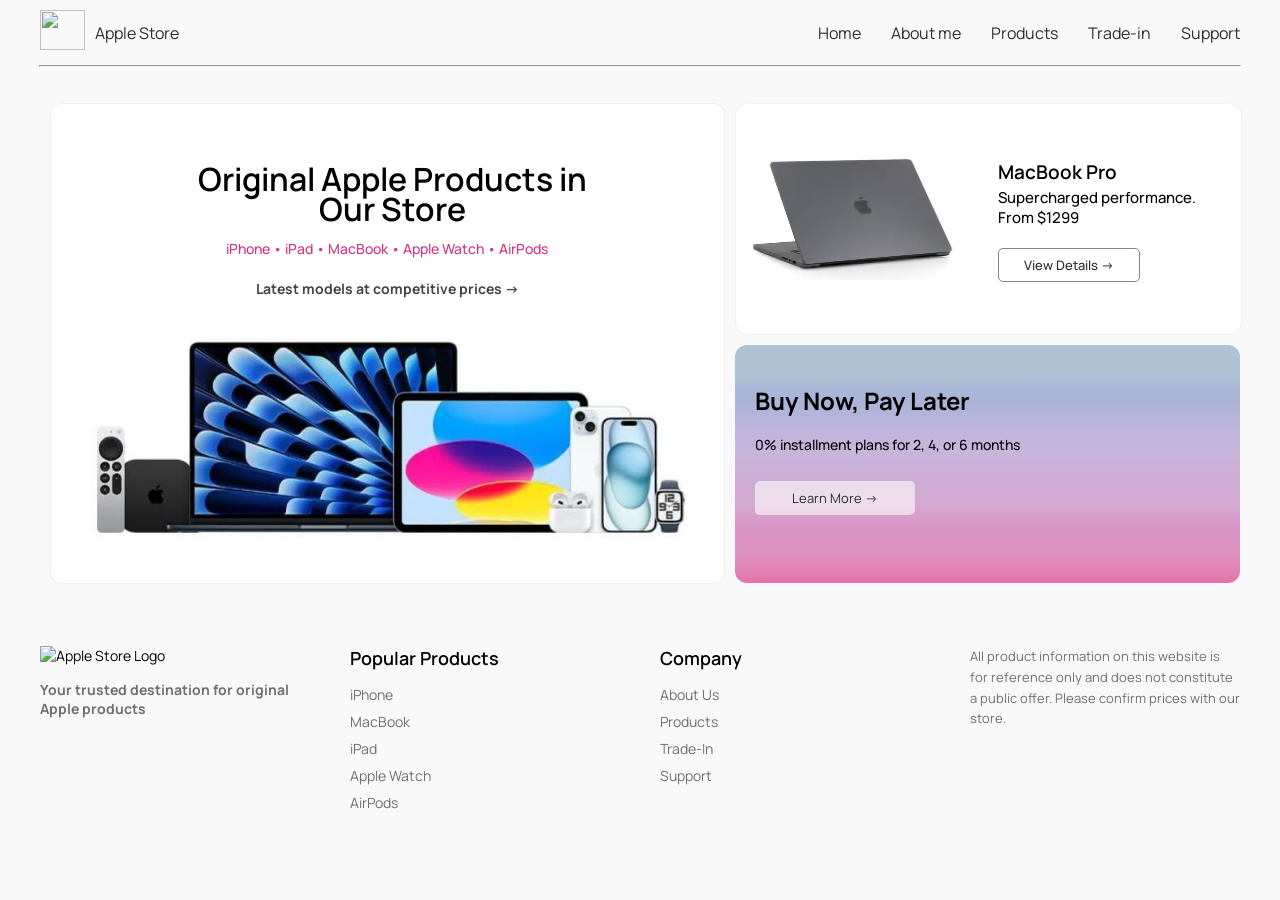
==== index.html @ dec6696a "Apple Store landing page redesign" ====
<!DOCTYPE html>
<html lang="en">

<head>
    <meta charset="UTF-8">
    <link rel="icon" href="./img/top-logo.png" type="image/x-icon">
    <meta name="viewport" content="width=device-width, initial-scale=1.0">
    <link rel="preconnect" href="https://fonts.googleapis.com">
    <link rel="preconnect" href="https://fonts.gstatic.com" crossorigin>
    <link href="https://fonts.googleapis.com/css2?family=Manrope:wght@200..800&display=swap" rel="stylesheet">
    <link rel="stylesheet" href="https://cdnjs.cloudflare.com/ajax/libs/font-awesome/4.7.0/css/font-awesome.min.css">
    <link rel="stylesheet" href="./main.css">
    <title>Apple Strore</title>


</head>

<body>
    <!-- ----------------------------------------------navbar------------------------------------ -->
    <nav class="navbar">
        <div class="container">
            <ul class="nav-list">
                <li class="nav-item">
                    <a href="#" class="nav-link"><img class="logo" src="./img/top-logo.png" alt=""></a>
                    <a href="#" class="nav-link">Apple Store</a>
                </li>
                <li class="nav-item">
                    <a href="/index.html" class="nav-link">Home</a>
                    <a href="/about.html" class="nav-link">About me</a>
                    <a href="/product.html" class="nav-link">Products</a>
                    <a href="/trade_in.html" class="nav-link">Trade-in</a>
                    <a href="/support.html" class="nav-link">Support</a>

                </li>
                <li class="nav-item">
                    <button class="nav-menu"><i class="fa fa-align-justify"></i></button>
                </li>
            </ul>
        </div>
        <hr class="top-hr">
    </nav>
    <br>
    <!-- ------------------------------------------header--------------------------------- -->
    <header class="header">
        <div class="container">
            <div class="header-box">
                <div class="header-left">
                    <h1 class="header-title">Original Apple Products in Our Store</h1>
                    <h5 class="header-subtitle">iPhone • iPad • MacBook • Apple Watch • AirPods</h5>
                    <h5 class="header-text">

                        <a class="header-text-link" href="./products.html"> Latest models at competitive prices →</a>
                    </h5>

                    <div class="header-left-box">
                        <img class="header-img" src="./img/bg.jpg" alt="">
                    </div>
                </div>
                <div class="header-right">
                    <!-- -----right-top--- -->
                    <div class="header-right-top">

                        <div class="hrt-right">
                            <img class="top-img" src="./img/mac.png" alt="">
                        </div>

                        <div class="hrt-left">
                            <h3 class="header-list-title">MacBook Pro</h3>
                            <p class="header-list-text">Supercharged performance. From $1299</p>

                            <a href="./product.html"><button class="htr-btn"> View Details →</button></a>
                        </div>


                    </div>
                    <!-- -----right-top--- -->
                    <div class="header-right-bottom">
                        <div class="header-right-left">
                            <h2 class="header-right-left-title">Buy Now, Pay Later</h2>
                            <p class="header-right-left-text">0% installment plans for 2, 4, or 6 months</p>
                            <a class="hrl-btn" href="./product.html"> <button class="header-right-left-btn">Learn More
                                    →</button></a>
                        </div>
                        <div class="header-right-right">
                            <img class="right-img" src="./img/iphone-one.svg" alt="">
                        </div>
                    </div>
                </div>

            </div>
        </div>
    </header>
    <br>
    <br>
    <!-- <main>
       
        <br>
        <br>

        <section class="service">
            <div class="container">
                <h2 class="service-title">Другие модели iPhone</h2>
                <swiper-container class="mySwiper" loop="true" pagination="true" pagination-clickable="true">
                    <swiper-slide><img class="slider-img" src="./img/iphone-three.svg" alt="">
                        <h5 class="slider-title">iPhone 15</h5>
                    </swiper-slide>
                    <swiper-slide><img class="slider-img" src="./img/iphone-slider2.svg" alt="">
                        <h5 class="slider-title">iPhone 11</h5>
                    </swiper-slide>
                    <swiper-slide><img class="slider-img" src="./img/iphone-slider3.svg" alt="">
                        <h5 class="slider-title">iPhone X</h5>
                    </swiper-slide>
                    <swiper-slide><img class="slider-img" src="./img/iphone-slider4.svg" alt="">
                        <h5 class="slider-title">iPhone 8</h5>
                    </swiper-slide>
                    <swiper-slide><img class="slider-img" src="./img/iphone-slider5.svg" alt="">
                        <h5 class="slider-title">iPhone SE</h5>
                    </swiper-slide>
                    <swiper-slide><img class="slider-img" src="./img/iphone-21.svg" alt="">
                        <h5 class="slider-title">iPhone 14</h5>
                    </swiper-slide>
                </swiper-container>



            </div>

        </section>
        <br>
        <br>
        <section class="articles">
            <div class="container">
                <h2 class="articles-title">Статьи на iPhone Bor</h2>
                <ul class="articles-list">
                    <li class="articles-item">
                        <img class="articles-img" src="./img/articles1.svg" alt="">
                        <h4 class="articles-subtitle">Как сделать красивые фотографии на iPhone</h4>
                        <p class="articles-text">Советы и рекомендации по фотосъемке на iPhone, которые помогут вам
                            делать stunning фото</p>
                    </li>
                    <li class="articles-item">
                        <img class="articles-img" src="./img/articles2.svg" alt="">
                        <h4 class="articles-subtitle">Как выбрать iPhone: полное руководство</h4>
                        <p class="articles-text">Эта статья поможет вам выбрать iPhone, который идеально подойдет именно
                            вам</p>
                    </li>
                    <li class="articles-item">
                        <img class="articles-img" src="./img/articles3.svg" alt="">
                        <h4 class="articles-subtitle">Trade-in: обменяйте свой старый iPhone на новый</h4>
                        <p class="articles-text">Выгодные условия trade-in для наших клиентов</p>
                    </li>
                    <li class="articles-item">
                        <img class="articles-img" src="./img/articles4.svg" alt="">
                        <h4 class="articles-subtitle">Как защитить iPhone от взломов и кибератак</h4>
                        <p class="articles-text">Советы и методы по обеспечению безопасности iPhone, включая защиту от
                            взломов и кражи данных</p>
                    </li>
                </ul>
            </div>
        </section>
        <br>
        <br>
        <section class="comparison">
            <div class="container">
                <h2 class="comparison-title">Сравнения iPhone</h2>
                <ul class="comparsion-list">
                    <li class="comparsion-item">
                        <img class="comparsion-img" src="./img/iphone-slider2.svg" alt="">vs
                        <img class="comparsion-img" src="./img/iphone-slider3.svg" alt="">
                    </li>
                    <li class="comparsion-item">
                        <img class="comparsion-img" src="./img/iphone10.svg" alt="">vs
                        <img class="comparsion-img" src="./img/iphone-slider3.svg" alt="">
                    </li>
                    <li class="comparsion-item">
                        <img class="comparsion-img" src="./img/iphone-three.svg" alt="">vs
                        <img class="comparsion-img" src="./img/iphone-four.svg" alt="">
                    </li>
                    <li class="comparsion-item">
                        <img class="comparsion-img" src="./img/iphone-five.svg" alt="">vs
                        <img class="comparsion-img" src="./img/iphone7.svg" alt="">
                    </li>
                </ul>
            </div>
        </section>
        <br>
        <br>
    </main> -->
    <footer class="footer">
        <div class="container">
            <div class="footer-grid">

                <div class="footer-col">
                    <img src="./img/top-logo.png" class="footer-img" alt="Apple Store Logo">
                    <h4 class="footer-subtitle">
                        Your trusted destination for original Apple products
                    </h4>
                </div>

                <div class="footer-col">
                    <h3 class="footer-title">Popular Products</h3>
                    <a href="/product.html" class="footer-link">iPhone</a>
                    <a href="/product.html" class="footer-link">MacBook</a>
                    <a href="/product.html" class="footer-link">iPad</a>
                    <a href="/product.html" class="footer-link">Apple Watch</a>
                    <a href="/product.html" class="footer-link">AirPods</a>
                </div>

                <div class="footer-col">
                    <h3 class="footer-title">Company</h3>
                    <a href="/about.html" class="footer-link">About Us</a>
                    <a href="/product.html" class="footer-link">Products</a>
                    <a href="/trade_in.html" class="footer-link">Trade-In</a>
                    <a href="/support.html" class="footer-link">Support</a>
                </div>

                <div class="footer-col">
                    <p class="footer-text">
                        All product information on this website is for reference only
                        and does not constitute a public offer.
                        Please confirm prices with our store.
                    </p>
                </div>

            </div>
        </div>
    </footer>
    <script src="https://cdn.jsdelivr.net/npm/swiper@11/swiper-element-bundle.min.js"></script>
    <script>
        document.addEventListener("DOMContentLoaded", function () {
            const swiperEl = document.querySelector('.mySwiper');

            Object.assign(swiperEl, {
                spaceBetween: 10,
                slidesPerView: 1,
                breakpoints: {

                    220: {
                        slidesPerView: 1,
                        spaceBetween: 15,
                    }, 320: {
                        slidesPerView: 1,
                        spaceBetween: 15,
                    }, 420: {
                        slidesPerView: 1,
                        spaceBetween: 15,
                    },
                    520: {
                        slidesPerView: 2,
                        spaceBetween: 15,
                    },
                    820: {
                        slidesPerView: 3,
                        spaceBetween: 20,
                    },
                    1020: {
                        slidesPerView: 4,
                        spaceBetween: 30,
                    },
                    1220: {
                        slidesPerView: 5,
                        spaceBetween: 40,
                    },
                    1320: {
                        slidesPerView: 5,
                        spaceBetween: 40,
                    },
                    1420: {
                        slidesPerView: 5,
                        spaceBetween: 40,
                    }

                }
            });
        });
    </script>

</body>

</html>
---- main.css ----
* {
    margin: 0;
    padding: 0;
    text-decoration: none;
    list-style: none;
    background: #F9F9F9;
    font-family: "Manrope", sans-serif;
}

.container {
    /* border: 1px solid red; */
    max-width: 1200px;
    width: 100%;
    margin: 0 auto;
    padding: 10px 0;
}

.top-hr {
    width: 100%;
    margin: 0 auto;
    max-width:1200px;   
}

.manrope-uniquifier {
    font-optical-sizing: auto;
    font-weight: weight;
    font-style: normal;
}

/* ------------navbar---------- */
.navbar {
    width: 100%;
}

.nav-list {
    display: flex;
    justify-content: space-between;
    align-items: center;
}

.nav-item:nth-child(1) {
    display: flex;
    align-items: center;
    gap: 10px;
}

.nav-item:nth-child(2) {
    display: flex;
    align-items: center;
    gap: 30px;
}

.logo {
    width: 45px;
    height: 40px;
    background: transparent;
}

.nav-link {
    color: #2D2D2D;
    font-size: 16px;

    &:hover {
        color: #1c6fce;
        transition: 0.9s;
    }
}

.nav-item:nth-child(3) {
    display: none;
}

.nav-menu {
    border: none;
    font-size: 22px;
    padding: 2px;
}

.nav-section {
    border: none;
    font-size: 14px;
    color: #1c6fce;
}

/* ----------------header--------------- */
.header {
    width: 100%;
}

.header-box {
    padding: 10px;
    display: flex;
    justify-content: space-evenly;
    gap: 10px;
}

.header-left {
    max-width: 57%;
    height: auto;
    padding: 10px 0 0 0;
    border: 1px solid rgba(0, 0, 0, 0.059);
    width: 100%;
    background: #FFFFFF;
    border-radius: 12px;
    -webkit-border-radius: 12px;
    -moz-border-radius: 12px;
    -ms-border-radius: 12px;
    -o-border-radius: 12px;
}



.header-title {
    background: white;

    line-height: 30px;
    font-size: 32px;
    font-weight: 600;
    padding: 50px 0 0 10px;
    width: 65%;
    text-align: center;
    margin: 0 auto;
    color:#000;
}

.header-subtitle {
    background: white;

    font-size: 14px;
    color:  #d63384;
    line-height: 20px;
    font-weight: 500;
    text-align: center;
    padding: 15px 0px 20px 0px;
    margin: 0 auto;
    
}
.header-text{
    font-size:14px;
    text-align:center;
    background: white;
    
}
.header-text-link{
    font-size:14px;
    text-align:center;
    background: white;
    color:#444;
    &:hover {
        background-color: rgba(255, 255, 255, 0.709);
        color: #BE489D;
    }
}

.header-left-box {
    background: white;
    width: 100%;
    max-width: 90%;
    margin: 0 auto;
}

.header-img {
    background: white;
    margin: 0 auto;
    width: 100%;
    padding:20px 0;
}

/* --------header-right--------- */
.header-right-top {
    padding:40px 5px;
    border:1px solid #49474711;
    background: white;
    width: 100%;
    height: auto;
    border-radius: 13px;
    align-items:center;
    display:flex;

}

.hrt-right{
    width:100%;
    max-width:250px;
    background-color:transparent;
    border-radius:13px;
    padding:10px;
}
.hrt-left{
    width:100%;
    max-width:250px;
    background-color:transparent;
    border-radius:13px;
    padding:10px;
}

.top-img {

    width: 90%;
    background: transparent;
    border-radius:10px;


}

.header-list-title {
    font-size: 19px;
    width: 100%;
    font-weight: 600;
    line-height: 32px;
    text-align: left;
    background: transparent;
}

.header-list-text {
    background: transparent;
    font-size: 15px;
    width: 100%;
    font-weight: 500;
    line-height: 20px;
    text-align: left;

}

.header-rigth-btn {
    width: 100%;
    max-width: 160px;
    background-color: #FFFFFF99;
    color: #2D2D2D;
    padding: 8px 15px;
    border: none;
    border-radius: 5px;
    cursor: pointer;
    font-size: 13px;
    font-weight: 400;
    line-height: 20px;
    text-align: center;
    margin: 20px auto;
}
.htr-btn{
    padding:6px 25px ;
    max-width: 160px;
    background-color: white;
    color: #2D2D2D;
    border: 1px solid #888484ff;
    border-radius: 5px;
    cursor: pointer;
    font-size: 13px;
    margin-top:20px;
    font-weight: 500;
    line-height: 20px;
    text-align: left;
 
&:hover {
        background-color: rgba(255, 255, 255, 0.709);
        color: #BE489D;
    }
}




/* -----right-bottom------ */
.header-right-bottom {
    background-image: linear-gradient(#658caa7f, #628ab180, #6a80bb90, #8073bd84, #916bba79, #a061b381, #b055aa7d, #be489d94, #ca388d8c, #d4257aa1);
    padding: 14px 5px;
    margin-top: 10px;
    width: 100%;
    height: 210px;
    display: flex;
    border-radius: 12px;

}

.header-right-left-title {
    background: transparent;
    padding: 12px 0;
    width: 100%;
    max-width: 250px;
    font-size: 24px;
    line-height:30px
}

.right-img {
    margin-top:20px;
    width: 100%;
    background: transparent;
}

.header-right-left-text {
    background: transparent;
    padding: 7px 0;
    font-size: 14px;
    font-weight:500;

}

.header-right-left-btn {
    width: 100%;
    max-width: 160px;
    background-color: #FFFFFF99;
    color: #2D2D2D;
    padding: 7px 15px;
    border: none;
    border-radius: 5px;
    cursor: pointer;
    font-size: 13px;
    /* margin: 12px; */
    font-weight: 400;
    line-height: 20px;
    text-align: center;
    margin: 20px auto;

    &:hover {
        background-color: rgba(255, 255, 255, 0.709);
        color: #BE489D;
    }
}

.header-right-left {
    background: transparent;
    padding: 15px;
    width:100%
    max-width:250px;
}

.header-right-right {
    background: transparent;
  padding-right:10px;
    width:100%
    max-width:250px;
}
.hrl-btn{
  background:transparent;
}

/* -------------------------hero-------------------- */
.hero {
    width: 100%;
}

.hero-box {
    padding: 10px;
    display: flex;
    justify-content: space-between;
}

.hero-box2 {
    padding: 10px;
    display: flex;
    justify-content: space-between;
}


.hero-list {
    display: flex;
    gap: 3px;
    justify-content: space-between;
}

.hero-item1 {

    width: 243px;
    height: 345px;
    text-align: center;
    padding: 10px;
    align-items: center;
    border: 1px solid rgba(131, 124, 124, 0.094);
    text-align: center;
    background: #EEF7FF;
    border-radius: 12px;
    -webkit-border-radius: 12px;
    -moz-border-radius: 12px;
    -ms-border-radius: 12px;
    -o-border-radius: 12px;

    &:hover {
        transform: scale(1.0101);
        -webkit-transform: scale(1.0101);
        -moz-transform: scale(1.0101);
        -ms-transform: scale(1.0101);
        -o-transform: scale(1.0101);
        box-shadow: 2px 2px 10px 2px #D5D5D5;
    }
}

.hero-item {
    padding: 10px;
    align-items: center;
    border: 1px solid rgba(131, 124, 124, 0.094);
    text-align: center;
    background: white;
    width: 203px;
    height: 345px;
    border-radius: 12px;
    -webkit-border-radius: 12px;
    -moz-border-radius: 12px;
    -ms-border-radius: 12px;
    -o-border-radius: 12px;

    &:hover {
        transform: scale(1.0101);
        -webkit-transform: scale(1.0101);
        -moz-transform: scale(1.0101);
        -ms-transform: scale(1.0101);
        -o-transform: scale(1.0101);
        box-shadow: 2px 2px 10px 2px #D5D5D5;
        transition: 0.6s;
        -webkit-transition: 0.6s;
        -moz-transition: 0.6s;
        -ms-transition: 0.6s;
        -o-transition: 0.6s;
    }
}

.hero-title {
    background: transparent;
    font-size: 22px;
    text-align: center;
    padding: 30px 0;

}

.iphone-one {
    background-color: transparent;


}

.hero-text {
    background: transparent;
    line-height: 15px;
    font-size: 12px;

}

.hero-btn {
    width: 100%;
    max-width: 160px;
    background-color: #0E50E9;
    color: white;
    padding: 7px 15px;
    border: none;
    border-radius: 5px;
    cursor: pointer;
    font-size: 13px;

    font-weight: 400;
    line-height: 20px;
    text-align: center;
    margin: 10px auto;

    &:hover {
        background-color: rgba(255, 0, 0, 0.616);
        color: white;
    }
}

.iphone-two {
    width: 165px;

    background: transparent;
    padding: 20px 0;


}

.hero-subtitle {
    padding: 0px 10px;
    background: transparent;
    line-height: 20px;
    font-size: 14px;

    text-align: left;

}

.hero-info {
    padding: 0px 10px;
    background: transparent;
    text-align: left;
    line-height: 19px;
    font-size: 12px;

    color: black;
    opacity: 1;
}

.hero-price {
    padding: 0px 10px;
    background: transparent;
    text-align: left;
    line-height: 21px;
    font-size: 16px;

    color: #0E50E9;

}

/* ---------slider---- */
.slider-img {
    width: 200px;
    height: 200px;
    text-align: center;


}

.slider-title {
    font-size: 18px;
    background: transparent;
    padding: 10px;

}

.service-title {
    font-size: 28px;
    background: transparent;
    margin: 0 10px;

}

/* ------articles------ */
.articles {
    width: 100%;
}

.articles-title {
    font-size: 28px;
    background: transparent;
    margin: 20px 15px;


}

.articles-list {
    display: flex;
    justify-content: space-evenly;
    padding: 20px 0;
}

.articles-item {
    height: 320px;
    border: 1px solid rgba(177, 173, 173, 0.316);
    width: 100%;
    max-width: 280px;
    border-radius: 12px;
    -webkit-border-radius: 12px;
    -moz-border-radius: 12px;
    -ms-border-radius: 12px;
    -o-border-radius: 12px;

    &:hover {
        transform: scale(1.0101);
        -webkit-transform: scale(1.0101);
        -moz-transform: scale(1.0101);
        -ms-transform: scale(1.0101);
        -o-transform: scale(1.0101);
        box-shadow: 2px 2px 10px 2px #D5D5D5;
        transition: 0.6s;
        -webkit-transition: 0.6s;
        -moz-transition: 0.6s;
        -ms-transition: 0.6s;
        -o-transition: 0.6s;
    }

}

.articles-img {
    width: 100%;
    border-top-left-radius: 11px;
    border-top-right-radius: 11px;

}

.articles-subtitle {
    font-size: 18px;
    background: transparent;
    width: 100%;
    padding: 10px;

}

.articles-text {
    font-size: 13px;
    background: transparent;
    width: 90%;
    padding: 10px;


}

/* -----comparsion------ */
.comparison-title {
    font-size: 28px;
    background: transparent;
    margin: 10px 0px 25px 10px;

}

.comparsion-img {
    width: 135px;
    background: transparent;

}

.comparsion-list {
    margin: 20px 0;
    display: flex;
    justify-content: space-between;
}

.comparsion-item {
    padding: 15px 0;
    font-size: 18px;

    background: #FFFFFF;
    border: 1px solid rgba(192, 186, 186, 0.164);
    display: flex;
    justify-content: space-between;
    align-items: center;
    border-radius: 9px;
    -webkit-border-radius: 9px;
    -moz-border-radius: 9px;
    -ms-border-radius: 9px;
    -o-border-radius: 9px;

    &:hover {
        transform: scale(1.0101);
        -webkit-transform: scale(1.0101);
        -moz-transform: scale(1.0101);
        -ms-transform: scale(1.0101);
        -o-transform: scale(1.0101);
        box-shadow: 2px 2px 10px 2px #D5D5D5;
        transition: 0.6s;
        -webkit-transition: 0.6s;
        -moz-transition: 0.6s;
        -ms-transition: 0.6s;
        -o-transition: 0.6s;
    }
}

.footer {
  background: #F9F9F9;
width:100%;
margin:0 auto;

}

.footer-grid {
  display: grid;
  grid-template-columns: repeat(4, 1fr);
  gap: 40px;
}

.footer-title {
  font-size: 18px;
  margin-bottom: 15px;
  font-weight: 600;
}

.footer-link {
  display: block;
  color: #6e6e73;
  text-decoration: none;
  margin-bottom: 8px;
  font-size: 14px;
}

.footer-link:hover {
  color: #0071e3;
}

.footer-subtitle {
  color: #6e6e73;
  margin-top: 15px;
  font-size: 14px;
}

.footer-text {
  color: #6e6e73;
  font-size: 13px;
  line-height: 1.6;
}
.footer-img{
    width:80px;
    background:transparent;
}
//----------------
.support{
    width:100%
    max-width:1200px;
}
.support-title{
    text-align:center;
    font-size:50px;
    padding:30px;

}
.support-text{
    text-align:center;
    font-size:30px;
    padding:10px;
}
.support-subtitle{
    text-align:center;
    font-size:20px;
    padding:10px;
}
.support-content{
    display:flex;
    justify-content:space-evenly;
    padding:30px ;
}
.contact-item{
    text-align:center;

}
.support-subtext{
      text-align:center;
    font-size:18px;
    padding:10px;
}


/* ---------------------------------------------------------------------------media----------------------------------------------------------- */
html,
body {
    position: relative;
    height: 100%;
}

body {
    background: transparent;
    font-family: Helvetica Neue, Helvetica, Arial, sans-serif;
    font-size: 14px;
    color: #000;
    margin: 0;
    padding: 0;
}

swiper-container {
    padding: 20px 0;
    width: 100%;
    height: 100%;
    /* background: red; */
}

swiper-slide {
    width: 220px;
    margin: 35px 0;
    height: 246px;
    text-align: center;
    font-size: 18px;
    padding: 15px 0;
    background: white;
    align-items: center;
    border-radius: 5px;
    /* background: blue; */
}

swiper-slide img {
    /* text-align: center; */
    margin: 15px auto 0 auto;
    background-color: transparent;
    display: block;
    width: 100%;
    height: 100%;
    object-fit: cover;
}

/* -------------------------------- */
@media (max-width:1220px) {
    .container {
        max-width: 1100px;
    }

    .articles-item {
        width: 100%;
        max-width: 265px;
    }
    .comparsion-img {
        width: 120px;
        background: transparent;
    
    }

    .hero-box {
        padding: 10px;
        display: flex;
        flex-direction: column-reverse;
        gap: 10px;
    }

    .hero-box2 {
        padding: 10px;
        display: flex;
        flex-direction: column;
        gap: 10px;
    }

    .hero-item1 {
        margin: 0 auto;
        height: auto;
        background: transparent;
        border: none;

        &:hover {
            transform: scale(1);
            -webkit-transform: scale(1);
            -moz-transform: scale(1);
            -ms-transform: scale(1);
            -o-transform: scale(1);
            box-shadow: none;
        }
    }

    .iphone-one {
        display: none;
    }

    .hero-title {
        padding: 0;
    }

    .hero-item {
        width: 240px;
    }
}

@media (max-width:1120px) {
    .container {
        max-width: 1000px;
    }
    .comparsion-img {
        width: 110px;
        background: transparent;
    
    }
    .footer-text{
        width: 93%;
    }
    .footer-item:nth-child(1){
        width: 83%;
    }
    .footer-item:nth-child(2){
        width: 83%;
    }
    .footer-item:nth-child(3){
        width: 83%;
    }
    .footer-item:nth-child(4){
        width: 100%;
    }

    .articles-item {
        width: 100%;
        max-width: 240px;
    }

    .hero-item {
        width: 215px;
    }

    .header-left-box {
        width: 100%;
        max-width: 95%;
    }

    .header-list {
        padding: 17px 0;
    }

    .header-right-bottom {
        padding: 4px 13px;
    }

    .header-title {
        font-size: 28px;
    }

    .header-subtitle {
        padding-bottom: 36px;
    }

    .header-right-left-btn {
        margin: 13px 0;
    }

    .header-item:nth-child(3) {
        display: none;
    }

    .header-item:nth-child(2) {
        text-align: left;
        width: 60%;
    }

    .top-img {
        width: 80%;
    }

    .header-list-text {
        font-size: 15px;
        text-align: left;
        width: 80%;
    }

    .header-list-title {
        font-size: 18px;
        text-align: left;
    }

    .header-item:nth-child(1) {
        width: 50%;
    }

}

@media (max-width:1020px) {
    .container {
        max-width: 900px;
    }
    .footer-text{
        width: 97%;
    }
    .comparsion-img {
        width: 100px;
        background: transparent;
    
    }
    .footer-subtitle{
        width: 70%;
    }

    .articles-item {
        width: 100%;
        max-width: 215px;
    }

    .articles-subtitle {
        font-size: 16px;
        width: 90%;
    }

    .articles-text {
        font-size: 14px;
        width: 90%;
    }

    .hero-item {
        width: 210px;
    }

    .header-subtitle {
        padding-bottom: 38px;
    }

    .header-left-box {
        width: 100%;
        max-width: 97%;
    }

    .header-title {
        font-size: 24px;
    }

    .header-right-left-btn {
        margin: 7px 0;
    }

    .header-img:nth-child(1) {
        background: white;
        width: 108px;
    }

    .header-img:nth-child(2) {
        background: white;
        width: 118px;
    }

    .header-img:nth-child(3) {
        background: white;
        width: 108px;
    }

    .header-img:nth-child(4) {
        background: white;
        width: 118px;
    }

    .header-list {
        padding: 10px 0;
    }

    .header-right-left-title {
        padding: 10px 0px;
    }
}

@media (max-width:920px) {
    .container {
        max-width: 800px;
    }
    .service-title {
        font-size: 24px;
        background: transparent;
        margin: 0 10px;
    
    }
    .footer-text{
        width: 100%;
    }
    .footer-link{
        line-height: 10px;
    }
    .comparsion-img {
        width: 88px;
        background: transparent;
    
    }

    .articles-list {
        display: flex;
        flex-wrap: wrap;
    }

    .articles-title {
        text-align: center;
    }

    .articles-item {
        width: 100%;
        max-width: 280px;
        margin: 10px 0px;
    }

    .articles-subtitle {
        font-size: 18px;
        width: 90%;
    }

    .articles-text {
        font-size: 15px;
        width: 90%;
    }

    .hero-list {
        display: flex;
        flex-wrap: wrap;
        justify-content: space-evenly;
        /* gap: 3px; */
    }

    .hero-item {
        height: auto;
        margin: 5px 0;
    }

    .hero-subtitle {
        font-size: 20px;
        line-height: 26px;
        padding-left: 20px;
    }

    .hero-info {
        font-size: 15px;
        line-height: 24px;
        padding-left: 20px;
    }

    .hero-price {
        font-size: 20px;
        line-height: 24px;
        padding-left: 20px;
    }

    .iphone-two {
        width: 200px;
        height: 250px;
        padding: 0;
    }

    .hero-item {
        width: 300px;
    }

    .header-right {
        display: none;
    }

    .header-left {
        width: 100%;
        max-width: 100%;
    }

    .header-left-box {
        width: 100%;
        max-width: 88%;
        display: flex;

    }

    .header-img:nth-child(1) {
        background: white;
        width: 160px;
    }

    .header-img:nth-child(2) {
        background: white;
        width: 175px;
    }

    .header-img:nth-child(3) {
        background: white;
        width: 160px;
    }

    .header-img:nth-child(4) {
        background: white;
        width: 175px;
    }
}

@media (max-width:820px) {
    .container {
        max-width: 700px;
    }
    .service-title {
        font-size: 22px;
        background: transparent;
        margin: 0 10px;
    
    }
    .footer-title{
        line-height: normal;
    }
    .footer-img{
        width: 80px;
    }
    .comparsion-list {
        margin: 20px 0;
        display: flex;
        flex-wrap:wrap;
        justify-content: center;
    }
    .comparsion-item{
        margin: 10px ;
    }
    .comparsion-img{
    width: 145px;
    }
    .hero-subtitle {
        font-size: 20px;
        line-height: 26px;
        padding-left: 18px;
    }

    .hero-info {
        font-size: 14px;
        line-height: 24px;
        padding-left: 18px;
    }

    .hero-price {
        font-size: 19px;
        line-height: 24px;
        padding-left: 18px;
    }

    .iphone-two {
        width: 200px;
        height: 250px;
        padding: 0;
    }

    .hero-item {
        width: 290px;
    }

    .header-img:nth-child(1) {
        background: white;
        width: 157px;
    }

    .header-img:nth-child(2) {
        background: white;
        width: 172px;
    }

    .header-img:nth-child(3) {
        background: white;
        width: 157px;
    }

    .header-img:nth-child(4) {
        background: white;
        width: 172px;
    }

}


@media (max-width:720px) {
    .container {
        max-width: 600px;
        padding: 0px;
    }
    .service-title {
        font-size: 18px;
        text-align: center;
        background: transparent;
        margin: 0 10px;
    
    }
    .footer-list{
        display: flex;
        flex-wrap:wrap;
    }
    .footer-item:nth-child(1){
        width: 280px
    }
    .footer-item:nth-child(2){
        width: 280px
    }
    .footer-item:nth-child(3){
        width: 280px
    } .footer-item:nth-child(4){
        width: 280px
    }
    .footer-text{
        font-size: 14px;
        width: 70%;
    }
    .comparsion-list {
        margin: 20px 0;
        display: flex;
        flex-wrap:wrap;
        justify-content: space-evenly;
    }
    .comparison-title{
        text-align: center;
    }
    .comparsion-img{
        width: 130px;
        }
        .comparsion-item{
            margin: 10px 0 ;
        }
    .hero-subtitle {
        font-size: 19px;
        line-height: 26px;
        padding-left: 18px;
    }

    .hero-info {
        font-size: 14px;
        line-height: 24px;
        padding-left: 18px;
    }

    .hero-price {
        font-size: 18px;
        line-height: 24px;
        padding-left: 16px;
    }

    .iphone-two {
        width: 200px;
        height: 250px;
        padding: 0;
    }

    .hero-item {
        width: 260px;
    }

    .nav-item:nth-child(3) {
        display: block;
    }

    .nav-item:nth-child(2) {
        display: none;
    }

    .header-img:nth-child(1) {
        background: white;
        width: 153px;
    }

    .header-img:nth-child(2) {
        background: white;
        width: 168px;
    }

    .header-img:nth-child(3) {
        background: white;
        width: 153px;
    }

    .header-img:nth-child(4) {
        background: white;
        width: 168px;
    }
}

@media (max-width:620px) {
    .container {
        max-width: 500px;
        padding: 0px;
    }
    .service-title {
        font-size: 16px;
        background: transparent;
        margin: 0 auto;
    
    }
    .footer-item:nth-child(1){
        width: 230px
    }
    .footer-item:nth-child(2){
        width: 230px
    }
    .footer-item:nth-child(3){
        width: 230px
    } .footer-item:nth-child(4){
        width: 230px
    }
    .comparison-title{
        text-align: center;
        font-size: 25px;
    }
    .comparsion-img{
        width: 110px;
        }

    .articles-item {
        width: 100%;
        max-width: 235px;
        margin: 13px 0px;
        height: auto;
    }

    .hero-subtitle {
        font-size: 18px;
        line-height: 23px;
        padding-left: 15px;
    }

    .hero-info {
        font-size: 13px;
        line-height: 21px;
        padding-left: 15px;
    }

    .hero-price {
        font-size: 17px;
        line-height: 21px;
        padding-left: 15px;
    }

    .iphone-two {
        width: 165px;
        height: 205px;
        padding: 0;
    }

    .hero-item {
        width: 215px;
    }

    .nav-logo {
        width: 40px;
        height: 40px;
    }

    .header-img:nth-child(1) {
        background: white;
        width: 110px;
    }

    .header-img:nth-child(2) {
        background: white;
        width: 130px;
    }

    .header-img:nth-child(3) {
        background: white;
        width: 110px;
    }

    .header-img:nth-child(4) {
        background: white;
        width: 130px;
    }

    .header-box {
        padding: 0;
    }

    .header-left-box {
        width: 100%;
        max-width: 96%;
    }
}

@media (max-width:520px) {
    .container {
        max-width: 400px;
        padding: 0px;
    }
    .service-title {
        font-size: 16px;
        background: transparent;
        margin: 0 auto;
    
    }
    .footer-item:nth-child(1){
        width: 180px
    }
    .footer-item:nth-child(2){
        width: 180px
    }
    .footer-item:nth-child(3){
        width: 180px
    } .footer-item:nth-child(4){
        width: 180px
    }
    .footer-text{
        width: 90%;
    }
    .comparison-title{
        text-align: center;
        font-size: 24px;
    }
    .comparsion-img{
        width: 145px;
        }

    .articles-item {
        width: 100%;
        max-width: 290px;
        margin: 15px 0px;
    }

    .hero-subtitle {
        font-size: 20px;
        line-height: 25px;
        padding-left: 20px;
    }

    .hero-info {
        font-size: 15px;
        line-height: 24px;
        padding-left: 20px;
    }

    .hero-price {
        font-size: 19px;
        line-height: 24px;
        padding-left: 20px;
    }

    .iphone-two {
        width: 200px;
        height: 250px;
        padding: 0;
    }

    .hero-item {
        width: 300px;
    }

    .header-title {
        font-size: 18px;
        line-height: 23px;
        padding: 10px 0;
    }

    .header-subtitle {
        padding-bottom: 19px;
    }

    .header-img:nth-child(1) {
        background: white;
        width: 85px;
    }

    .header-img:nth-child(2) {
        background: white;
        width: 105px;
    }

    .header-img:nth-child(3) {
        background: white;
        width: 85px;
    }

    .header-img:nth-child(4) {
        background: white;
        width: 105px;
    }
}

@media (max-width:420px) {
    .container {
        max-width: 300px;
        padding: 0px;
    }
    .service-title {
        font-size: 15px;
        background: transparent;
        margin: 0 auto;
    
    }
    .footer-item:nth-child(1){
        width: 100%;
        text-align: center;
    }
    .footer-item:nth-child(2){
        width: 100%;
        text-align: center;
    }
    .footer-item:nth-child(3){
        width: 100%;
        text-align: center;
    } .footer-item:nth-child(4){
        width: 100%;
        text-align: center;
    }
    .footer-subtitle{
        text-align: center;
        width: 100%;
    }
    .footer-text{
        width: 100%;
    }
    .comparison-title{
        text-align: center;
        font-size: 24px;
    }

    .articles-title {
        font-size: 24px;
        margin: 10px auto;
        text-align: center;
    }
    .comparsion-img{
        width: 125px;
        }

    .articles-item {
        width: 100%;
        max-width: 290px;
        margin: 15px 0px;
    }

    .hero-subtitle {
        font-size: 19px;
        line-height: 24px;
        padding-left: 17px;
    }

    .hero-info {
        font-size: 14px;
        line-height: 21px;
        padding-left: 17px;
    }

    .hero-price {
        font-size: 18px;
        line-height: 21px;
        padding-left: 17px;
    }

    .iphone-two {
        width: 180px;
        height: 220px;
        padding: 0;
    }

    .hero-item {
        width: 290px;
    }

    .nav-menu {
        font-size: 17px;
    }

    .nav-link {
        font-size: 12px;
    }

    .logo {
        width: 30px;
        height: 30px;
    }

    .header-title {
        font-size: 14px;
        line-height: 19px;
        padding: 9px 0;
    }

    .header-subtitle {
        padding-bottom: 16px;
    }

    .header-img:nth-child(1) {
        background: white;
        width: 60px;
    }

    .header-img:nth-child(2) {
        background: white;
        width: 80px;
    }

    .header-img:nth-child(3) {
        background: white;
        width: 60px;
    }

    .header-img:nth-child(4) {
        background: white;
        width: 80px;
    }
}

@media (max-width:320px) {
    .container {
        max-width: 200px;
        padding: 0px;
    }
    .comparsion-img{
        width: 90px;
        }
    .comparison-title{
        text-align: center;
        font-size: 16px;    
    }

    .articles-item {
        width: 100%;
        max-width: 190px;
        margin: 15px 0px;
    }

    .articles-title {
        font-size: 16px;
        margin: 0;
    }

    .articles-list {
        padding: 0;
    }

    .articles-img {
        width: 100%;
        height: auto;

    }

    .articles-subtitle {
        font-size: 12px;
    }

    .articles-text {
        font-size: 11px;
    }

    .hero-subtitle {
        font-size: 14px;
        line-height: 19px;
        padding-left: 10px;
    }

    .hero-info {
        font-size: 10px;
        line-height: 18px;
        padding-left: 10px;
    }

    .hero-price {
        font-size: 15px;
        line-height: 18px;
        padding-left: 10px;
    }

    .hero-title {
        font-size: 16px;
    }

    .hero-btn {
        font-size: 12px;
    }

    .hero-item1 {
        width: 100%;
        padding: 0px;
    }

    .iphone-two {
        width: 150px;
        height: 185px;
        padding: 0;
    }

    .hero-item {
        width: 200px;
    }

    .header-title {
        font-size: 14px;
        line-height: 18px;
        padding: 8px 0;
    }

    .header-subtitle {
        padding: 6px 0px;
        font-size: 11px;
    }

    .header-img:nth-child(1) {
        background: white;
        width: 40px;
    }

    .header-img:nth-child(2) {
        background: white;
        width: 55px;
    }

    .header-img:nth-child(3) {
        background: white;
        width: 40px;
    }

    .header-img:nth-child(4) {
        background: white;
        width: 55px;
    }
}
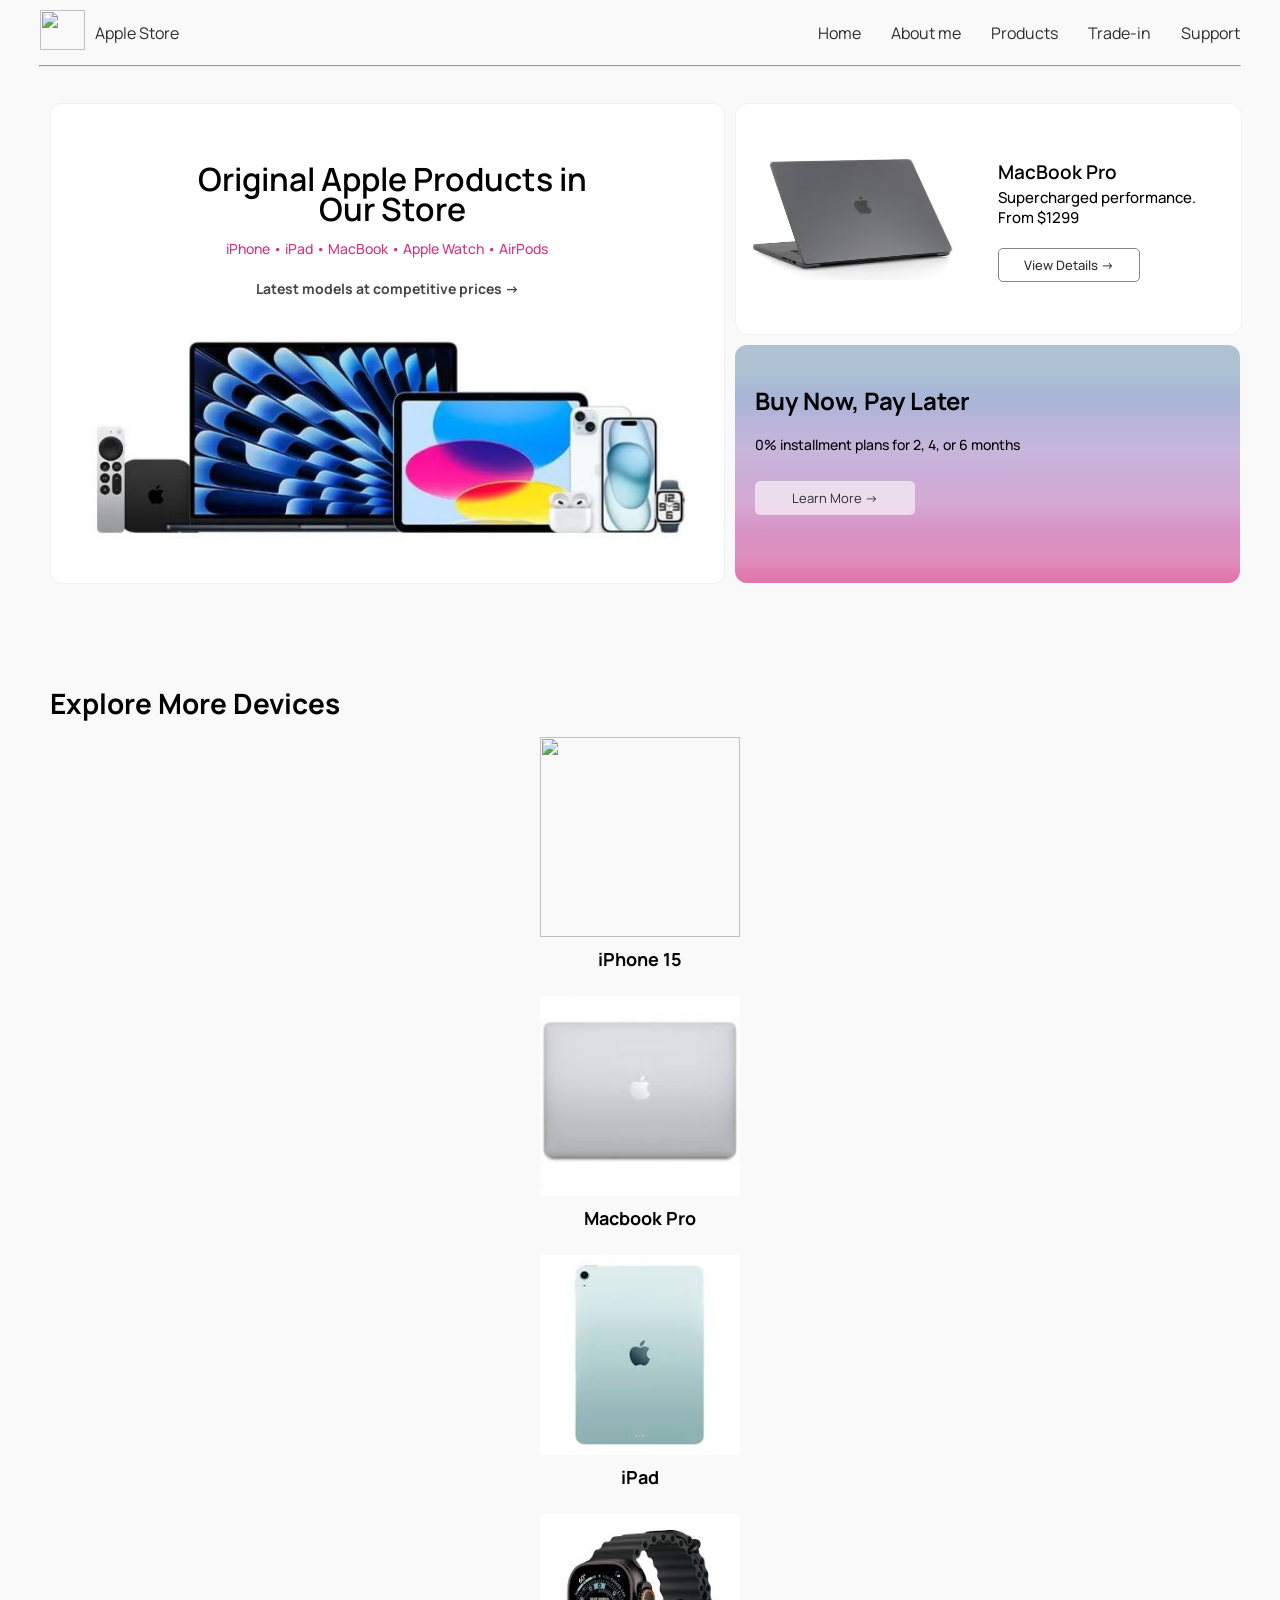
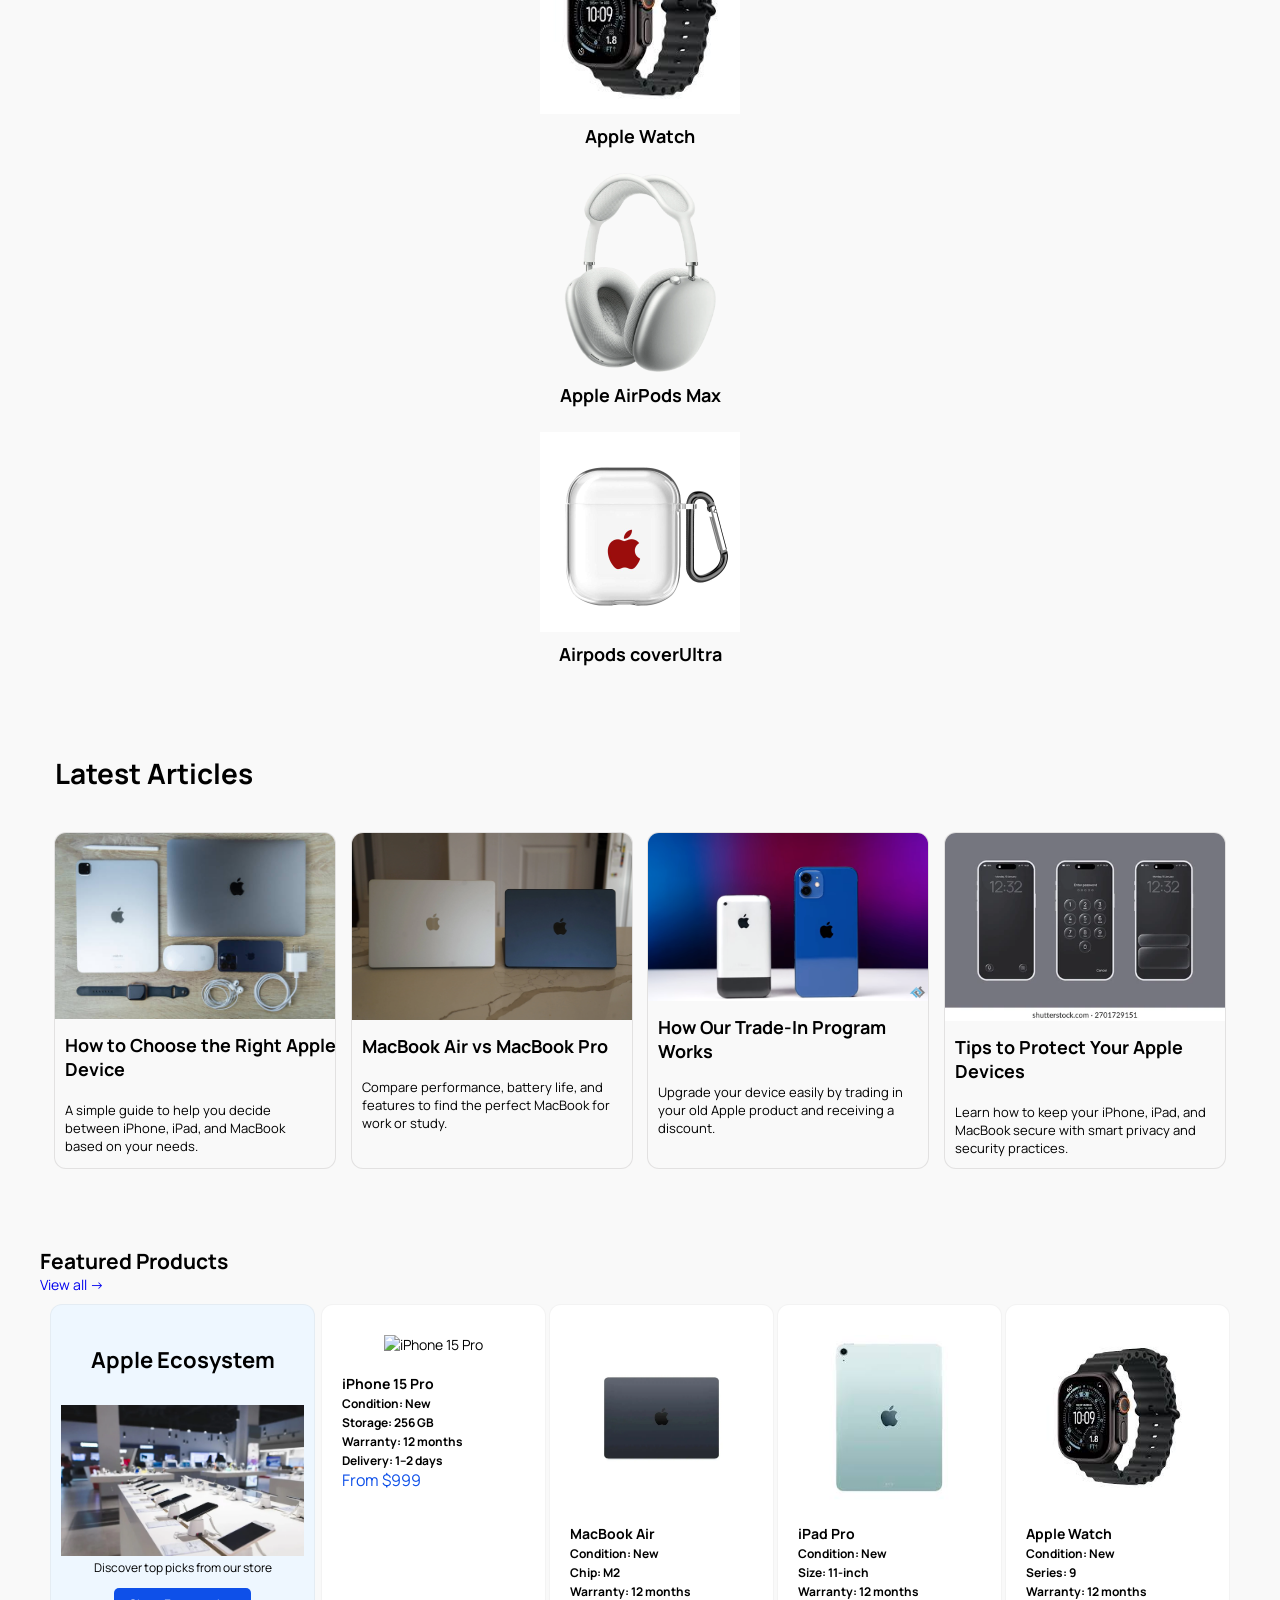
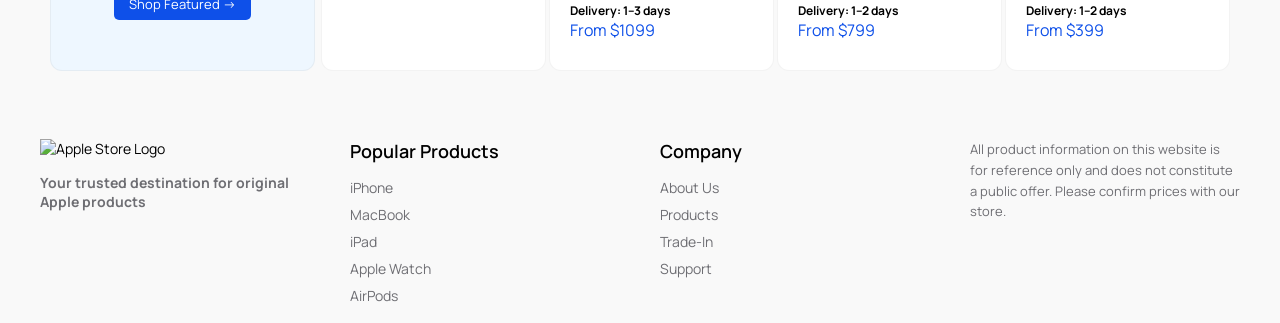
==== commit cde266a6: "Update home page layout and add Featured Products section" ====
--- a/index.html
+++ b/index.html
@@ -21,8 +21,8 @@
         <div class="container">
             <ul class="nav-list">
                 <li class="nav-item">
-                    <a href="#" class="nav-link"><img class="logo" src="./img/top-logo.png" alt=""></a>
-                    <a href="#" class="nav-link">Apple Store</a>
+                    <a href="/index.html" class="nav-link"><img class="logo" src="./img/top-logo.png" alt=""></a>
+                    <a href="/index.html" class="nav-link">Apple Store</a>
                 </li>
                 <li class="nav-item">
                     <a href="/index.html" class="nav-link">Home</a>
@@ -92,33 +92,35 @@
     </header>
     <br>
     <br>
-    <!-- <main>
-       
+    <main>
+
         <br>
         <br>
 
         <section class="service">
             <div class="container">
-                <h2 class="service-title">Другие модели iPhone</h2>
+                <h2 class="service-title">Explore More Devices</h2>
                 <swiper-container class="mySwiper" loop="true" pagination="true" pagination-clickable="true">
                     <swiper-slide><img class="slider-img" src="./img/iphone-three.svg" alt="">
                         <h5 class="slider-title">iPhone 15</h5>
                     </swiper-slide>
-                    <swiper-slide><img class="slider-img" src="./img/iphone-slider2.svg" alt="">
-                        <h5 class="slider-title">iPhone 11</h5>
-                    </swiper-slide>
-                    <swiper-slide><img class="slider-img" src="./img/iphone-slider3.svg" alt="">
-                        <h5 class="slider-title">iPhone X</h5>
-                    </swiper-slide>
-                    <swiper-slide><img class="slider-img" src="./img/iphone-slider4.svg" alt="">
-                        <h5 class="slider-title">iPhone 8</h5>
-                    </swiper-slide>
-                    <swiper-slide><img class="slider-img" src="./img/iphone-slider5.svg" alt="">
-                        <h5 class="slider-title">iPhone SE</h5>
-                    </swiper-slide>
-                    <swiper-slide><img class="slider-img" src="./img/iphone-21.svg" alt="">
-                        <h5 class="slider-title">iPhone 14</h5>
-                    </swiper-slide>
+                    <swiper-slide><img class="slider-img" src="./img/mac1.jpeg" alt="">
+                        <h5 class="slider-title">Macbook Pro</h5>
+                    </swiper-slide>
+
+                    <swiper-slide><img class="slider-img" src="./img/ipad2.jpeg" alt="">
+                        <h5 class="slider-title"> iPad</h5>
+                    </swiper-slide>
+                    <swiper-slide><img class="slider-img" src="./img/watch.jpeg" alt="">
+                        <h5 class="slider-title"> Apple Watch</h5>
+                    </swiper-slide>
+                    <swiper-slide><img class="slider-img" src="./img/quloqchin.webp" alt="">
+                        <h5 class="slider-title"> Apple AirPods Max </h5>
+                    </swiper-slide>
+                    <swiper-slide><img class="slider-img" src="./img/airpods.jpeg" alt="">
+                        <h5 class="slider-title">Airpods coverUltra </h5>
+                    </swiper-slide>
+
                 </swiper-container>
 
 
@@ -130,62 +132,119 @@
         <br>
         <section class="articles">
             <div class="container">
-                <h2 class="articles-title">Статьи на iPhone Bor</h2>
+                <h2 class="articles-title">Latest Articles</h2>
                 <ul class="articles-list">
                     <li class="articles-item">
-                        <img class="articles-img" src="./img/articles1.svg" alt="">
-                        <h4 class="articles-subtitle">Как сделать красивые фотографии на iPhone</h4>
-                        <p class="articles-text">Советы и рекомендации по фотосъемке на iPhone, которые помогут вам
-                            делать stunning фото</p>
+                        <img class="articles-img" src="./img/applethings.jpg" alt="">
+                        <h4 class="articles-subtitle">How to Choose the Right Apple Device</h4>
+                        <p class="articles-text">
+                            A simple guide to help you decide between iPhone, iPad, and MacBook based on your needs.
+                        </p>
                     </li>
+
                     <li class="articles-item">
-                        <img class="articles-img" src="./img/articles2.svg" alt="">
-                        <h4 class="articles-subtitle">Как выбрать iPhone: полное руководство</h4>
-                        <p class="articles-text">Эта статья поможет вам выбрать iPhone, который идеально подойдет именно
-                            вам</p>
+                        <img class="articles-img" src="./img/airpro.webp" alt="">
+                        <h4 class="articles-subtitle">MacBook Air vs MacBook Pro</h4>
+                        <p class="articles-text">
+                            Compare performance, battery life, and features to find the perfect MacBook for work or
+                            study.
+                        </p>
                     </li>
+
                     <li class="articles-item">
-                        <img class="articles-img" src="./img/articles3.svg" alt="">
-                        <h4 class="articles-subtitle">Trade-in: обменяйте свой старый iPhone на новый</h4>
-                        <p class="articles-text">Выгодные условия trade-in для наших клиентов</p>
+                        <img class="articles-img" src="./img/oldnow.png" alt="">
+                        <h4 class="articles-subtitle">How Our Trade-In Program Works</h4>
+                        <p class="articles-text">
+                            Upgrade your device easily by trading in your old Apple product and receiving a discount.
+                        </p>
                     </li>
+
                     <li class="articles-item">
-                        <img class="articles-img" src="./img/articles4.svg" alt="">
-                        <h4 class="articles-subtitle">Как защитить iPhone от взломов и кибератак</h4>
-                        <p class="articles-text">Советы и методы по обеспечению безопасности iPhone, включая защиту от
-                            взломов и кражи данных</p>
+                        <img class="articles-img" src="./img/iphoneeee.webp" alt="">
+                        <h4 class="articles-subtitle">Tips to Protect Your Apple Devices</h4>
+                        <p class="articles-text">
+                            Learn how to keep your iPhone, iPad, and MacBook secure with smart privacy and security
+                            practices.
+                        </p>
                     </li>
                 </ul>
             </div>
         </section>
         <br>
         <br>
-        <section class="comparison">
-            <div class="container">
-                <h2 class="comparison-title">Сравнения iPhone</h2>
-                <ul class="comparsion-list">
-                    <li class="comparsion-item">
-                        <img class="comparsion-img" src="./img/iphone-slider2.svg" alt="">vs
-                        <img class="comparsion-img" src="./img/iphone-slider3.svg" alt="">
-                    </li>
-                    <li class="comparsion-item">
-                        <img class="comparsion-img" src="./img/iphone10.svg" alt="">vs
-                        <img class="comparsion-img" src="./img/iphone-slider3.svg" alt="">
-                    </li>
-                    <li class="comparsion-item">
-                        <img class="comparsion-img" src="./img/iphone-three.svg" alt="">vs
-                        <img class="comparsion-img" src="./img/iphone-four.svg" alt="">
-                    </li>
-                    <li class="comparsion-item">
-                        <img class="comparsion-img" src="./img/iphone-five.svg" alt="">vs
-                        <img class="comparsion-img" src="./img/iphone7.svg" alt="">
-                    </li>
-                </ul>
-            </div>
-        </section>
-        <br>
-        <br>
-    </main> -->
+      <section class="hero">
+  <div class="container">
+
+    <div class="section-head">
+      <h1 class="section-title">Featured Products</h1>
+      <a class="view-all" href="/product.html">View all →</a>
+    </div>
+
+    <div class="hero-box">
+      <div class="box-left">
+        <ul>
+          <li class="hero-item1">
+            <h2 class="hero-title">Apple Ecosystem</h2>
+            <img src="./img/store.webp" class="store" alt="Apple products">
+            <p class="hero-text">Discover top picks from our store</p>
+            <br>
+            <a class="hero-btn" href="/product.html">Shop Featured →</a>
+          </li>
+        </ul>
+      </div>
+
+      <div class="box-right">
+        <ul class="hero-list">
+
+          <li class="hero-item">
+            <img src="./img/iphone-21.svg" class="iphone-two" alt="iPhone 15 Pro">
+            <h4 class="hero-subtitle">iPhone 15 Pro</h4>
+            <h5 class="hero-info">Condition: New</h5>
+            <h5 class="hero-info">Storage: 256 GB</h5>
+            <h5 class="hero-info">Warranty: 12 months</h5>
+            <h5 class="hero-info">Delivery: 1–2 days</h5>
+            <p class="hero-price">From $999</p>
+          </li>
+
+          <li class="hero-item">
+            <img src="./img/air.webp" class="iphone-two" alt="MacBook Air">
+            <h4 class="hero-subtitle">MacBook Air</h4>
+            <h5 class="hero-info">Condition: New</h5>
+            <h5 class="hero-info">Chip: M2</h5>
+            <h5 class="hero-info">Warranty: 12 months</h5>
+            <h5 class="hero-info">Delivery: 1–3 days</h5>
+            <p class="hero-price">From $1099</p>
+          </li>
+
+          <li class="hero-item">
+            <img src="./img/ipad2.jpeg" class="iphone-two" alt="iPad Pro">
+            <h4 class="hero-subtitle">iPad Pro</h4>
+            <h5 class="hero-info">Condition: New</h5>
+            <h5 class="hero-info">Size: 11-inch</h5>
+            <h5 class="hero-info">Warranty: 12 months</h5>
+            <h5 class="hero-info">Delivery: 1–2 days</h5>
+            <p class="hero-price">From $799</p>
+          </li>
+
+          <li class="hero-item">
+            <img src="./img/watch.jpeg" class="iphone-two" alt="Apple Watch">
+            <h4 class="hero-subtitle">Apple Watch</h4>
+            <h5 class="hero-info">Condition: New</h5>
+            <h5 class="hero-info">Series: 9</h5>
+            <h5 class="hero-info">Warranty: 12 months</h5>
+            <h5 class="hero-info">Delivery: 1–2 days</h5>
+            <p class="hero-price">From $399</p>
+          </li>
+
+        </ul>
+      </div>
+    </div>
+
+  </div>
+</section>
+<br>
+<br>
+    </main>
     <footer class="footer">
         <div class="container">
             <div class="footer-grid">
--- a/main.css
+++ b/main.css
@@ -134,6 +134,12 @@
     padding: 15px 0px 20px 0px;
     margin: 0 auto;
     
+}
+.view-all{
+    &:hover {
+        background-color: rgba(255, 255, 255, 0.709);
+        color: #BE489D;
+    }
 }
 .header-text{
     font-size:14px;
@@ -540,7 +546,7 @@
 }
 
 .articles-item {
-    height: 320px;
+    height: 335px;
     border: 1px solid rgba(177, 173, 173, 0.316);
     width: 100%;
     max-width: 280px;
@@ -718,11 +724,14 @@
 }
 .support-subtext{
       text-align:center;
-    font-size:18px;
+    font-size:20px;
     padding:10px;
 }
 
-
+.store{
+    width:100%;
+    max-width:260px
+}
 /* ---------------------------------------------------------------------------media----------------------------------------------------------- */
 html,
 body {
@@ -747,7 +756,7 @@
 }
 
 swiper-slide {
-    width: 220px;
+    width: 300px;
     margin: 35px 0;
     height: 246px;
     text-align: center;
@@ -756,7 +765,7 @@
     background: white;
     align-items: center;
     border-radius: 5px;
-    /* background: blue; */
+    /* background: #e9e7e7ff; */
 }
 
 swiper-slide img {
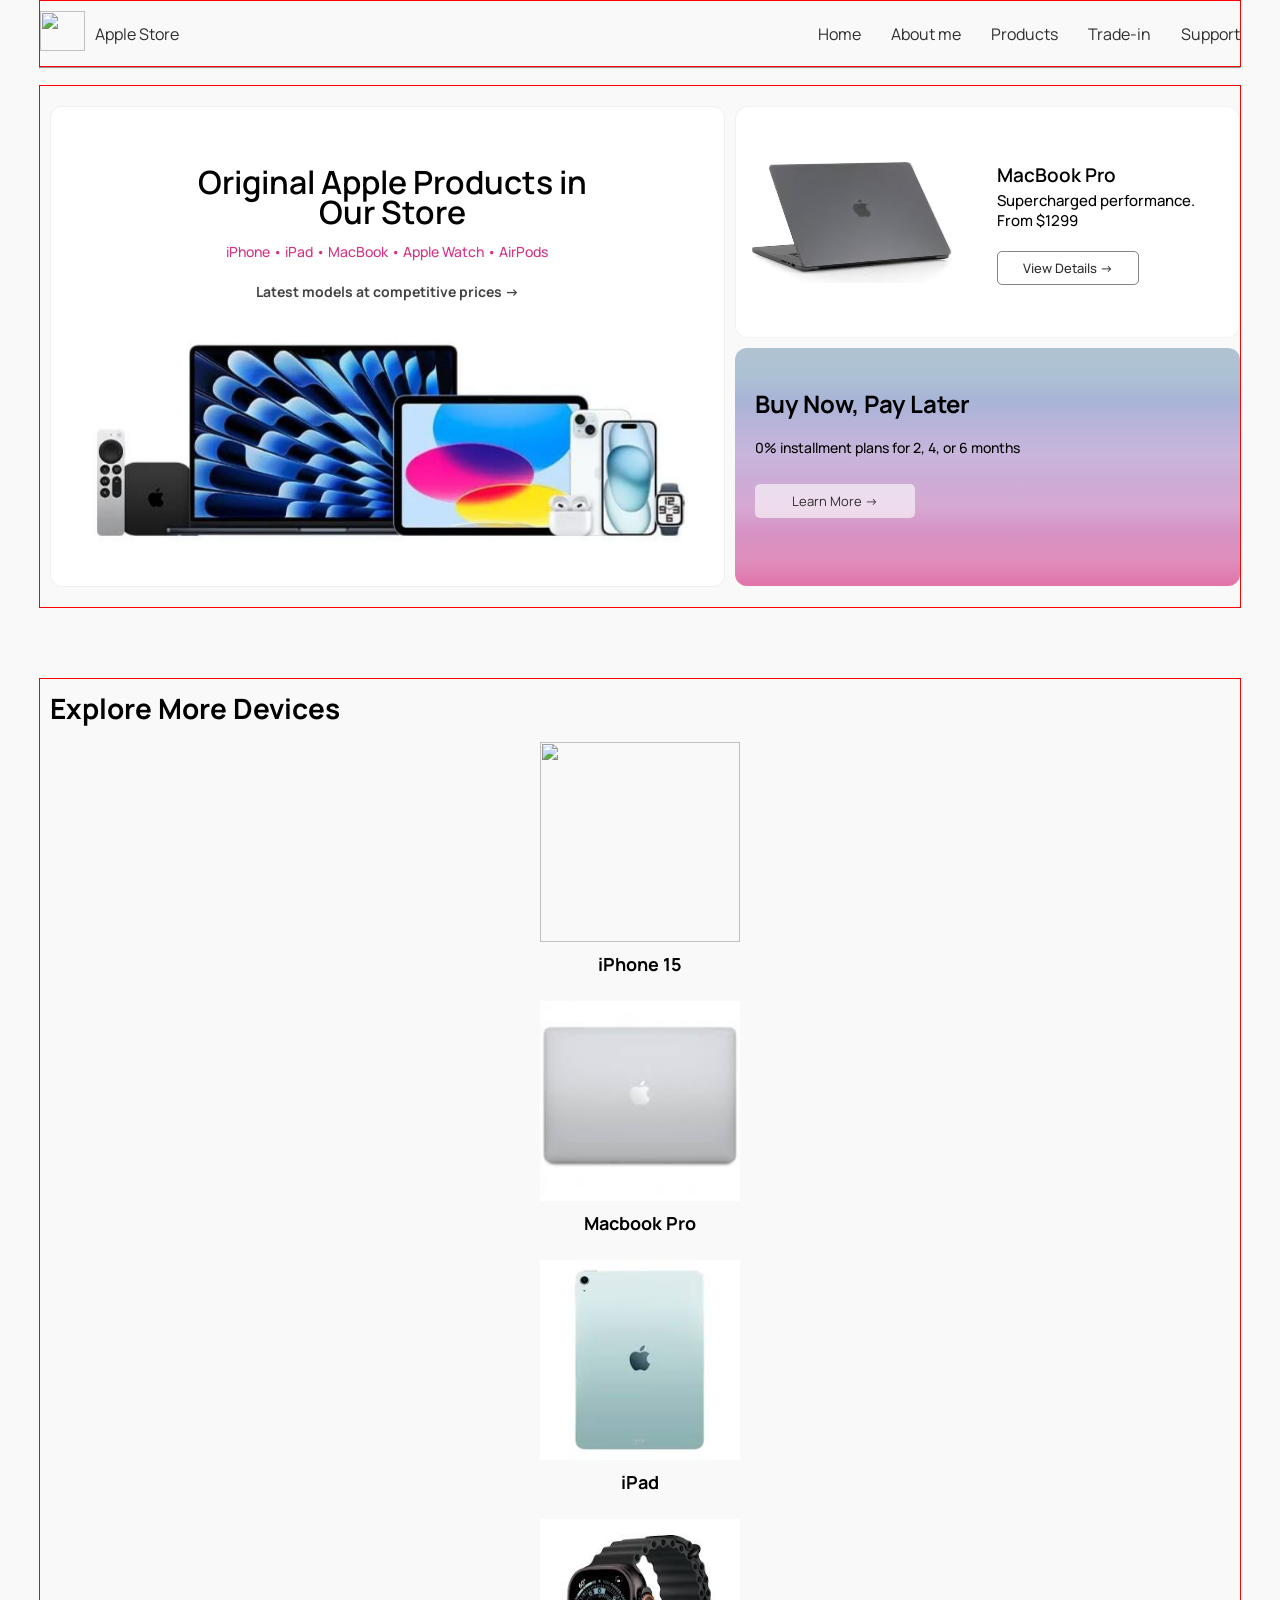
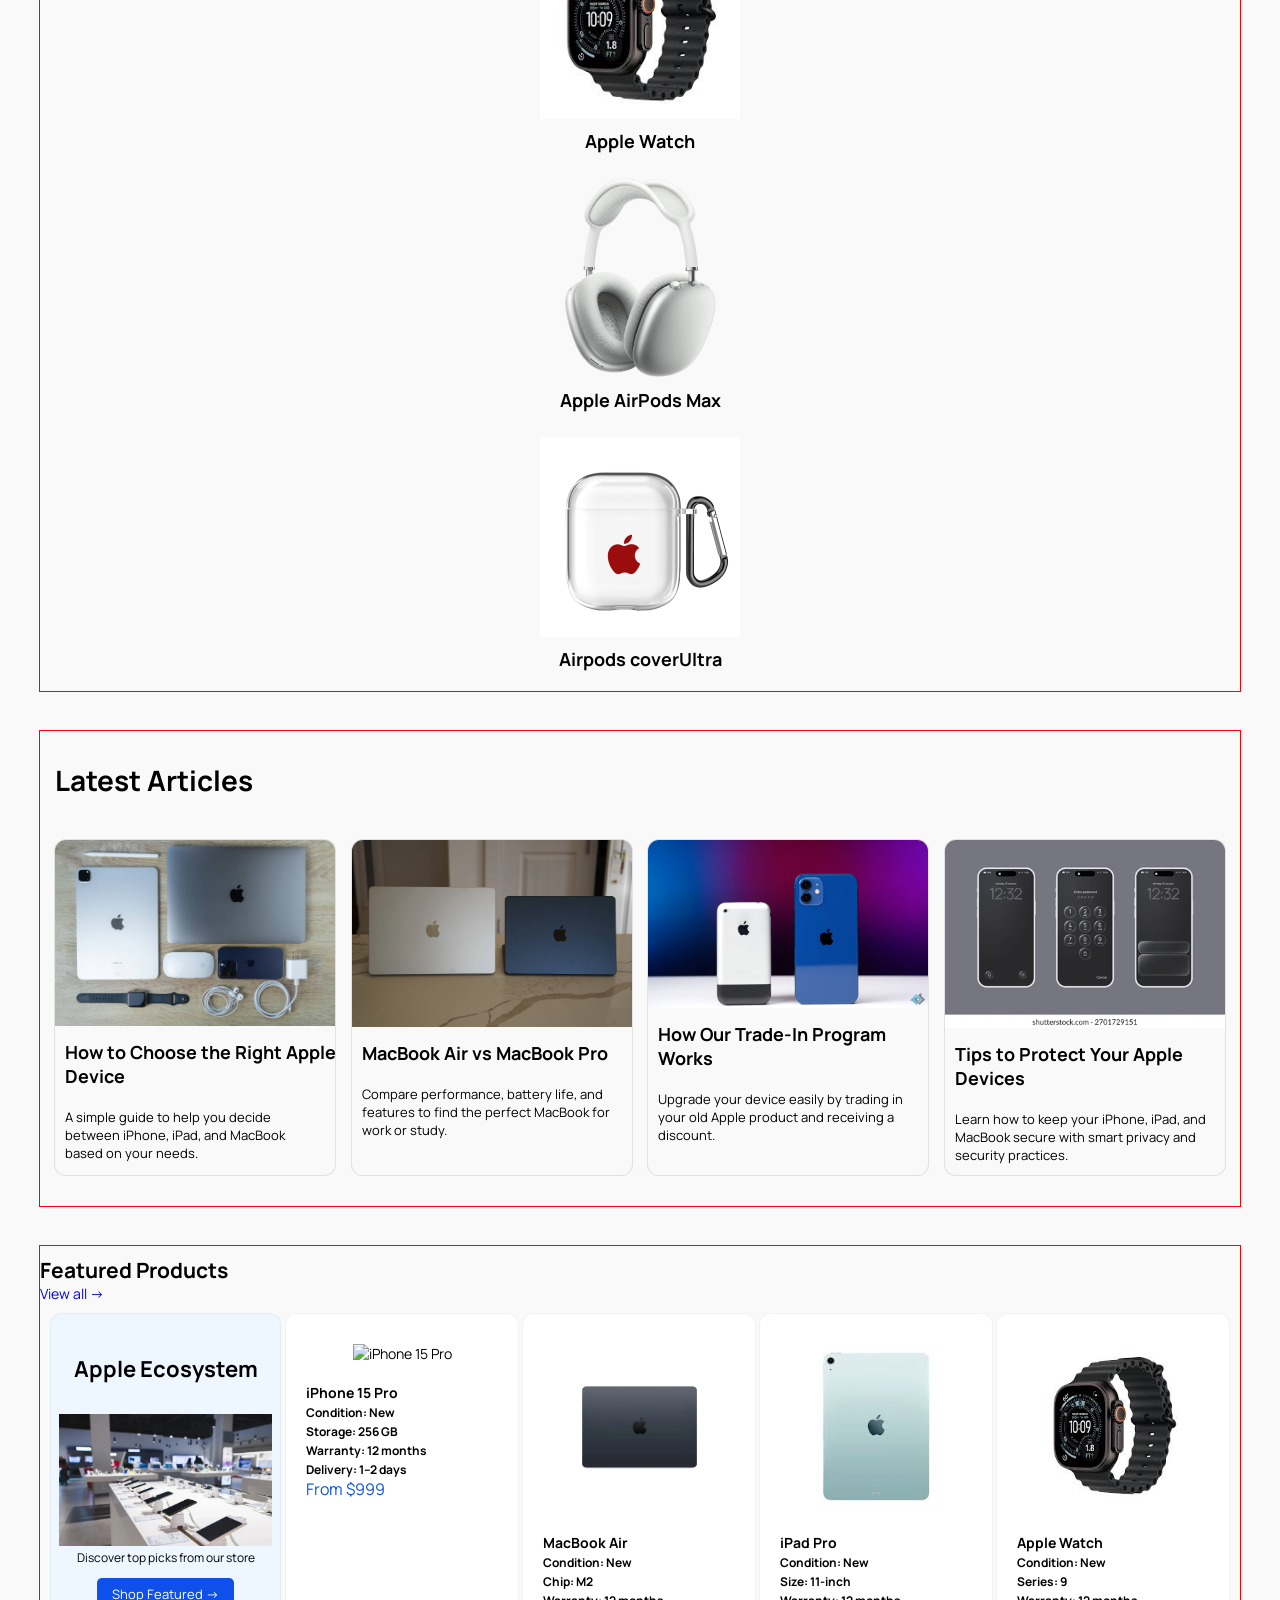
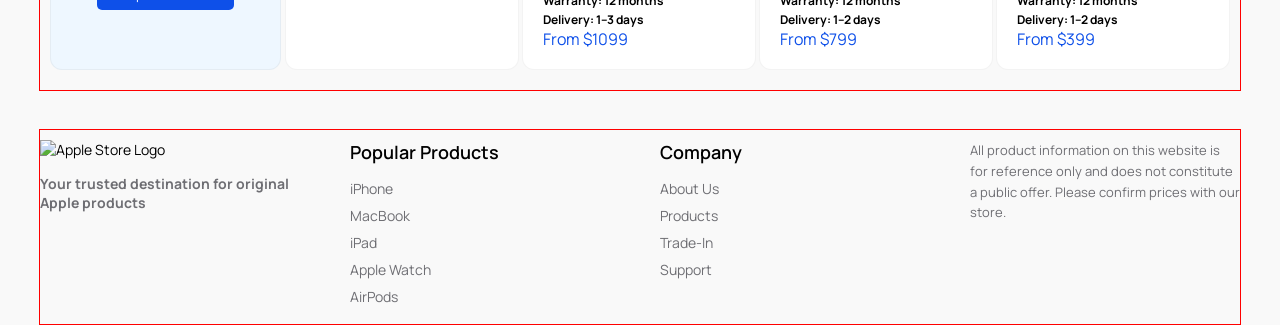
==== commit 556b806b: "update home,product,support and create about page" ====
--- a/index.html
+++ b/index.html
@@ -49,7 +49,7 @@
                     <h5 class="header-subtitle">iPhone • iPad • MacBook • Apple Watch • AirPods</h5>
                     <h5 class="header-text">
 
-                        <a class="header-text-link" href="./products.html"> Latest models at competitive prices →</a>
+                        <a class="header-text-link" href="./product.html"> Latest models at competitive prices →</a>
                     </h5>
 
                     <div class="header-left-box">
--- a/main.css
+++ b/main.css
@@ -8,7 +8,7 @@
 }
 
 .container {
-    /* border: 1px solid red; */
+    border: 1px solid red;
     max-width: 1200px;
     width: 100%;
     margin: 0 auto;
@@ -61,7 +61,7 @@
     font-size: 16px;
 
     &:hover {
-        color: #1c6fce;
+        color: #d81b60;
         transition: 0.9s;
     }
 }
@@ -174,7 +174,7 @@
 
 /* --------header-right--------- */
 .header-right-top {
-    padding:40px 5px;
+    padding:40px 4px;
     border:1px solid #49474711;
     background: white;
     width: 100%;
@@ -366,10 +366,10 @@
 
 .hero-item1 {
 
-    width: 243px;
-    height: 345px;
+    width: 213px;
+    height: 335px;
     text-align: center;
-    padding: 10px;
+    padding:10px 8px;
     align-items: center;
     border: 1px solid rgba(131, 124, 124, 0.094);
     text-align: center;
@@ -396,8 +396,8 @@
     border: 1px solid rgba(131, 124, 124, 0.094);
     text-align: center;
     background: white;
-    width: 203px;
-    height: 345px;
+    width: 212px;
+    height: 335px;
     border-radius: 12px;
     -webkit-border-radius: 12px;
     -moz-border-radius: 12px;
@@ -674,7 +674,7 @@
 }
 
 .footer-link:hover {
-  color: #0071e3;
+  color: #c2185b;
 }
 
 .footer-subtitle {
@@ -693,45 +693,252 @@
     background:transparent;
 }
 //----------------
-.support{
-    width:100%
-    max-width:1200px;
-}
-.support-title{
-    text-align:center;
-    font-size:50px;
-    padding:30px;
-
-}
-.support-text{
-    text-align:center;
-    font-size:30px;
-    padding:10px;
-}
-.support-subtitle{
-    text-align:center;
-    font-size:20px;
-    padding:10px;
-}
-.support-content{
-    display:flex;
-    justify-content:space-evenly;
-    padding:30px ;
-}
-.contact-item{
-    text-align:center;
-
-}
-.support-subtext{
-      text-align:center;
-    font-size:20px;
-    padding:10px;
+/* ===== Support Section ===== */
+
+.support {
+  background: linear-gradient(135deg, #ffe6f0, #ffd6eb);
+  padding: 60px 0;
+  text-align: center;
+
+}
+
+.support-title {
+  font-size: 36px;
+  font-weight: 700;
+  color: #c2185b;
+  margin-bottom: 10px;
+}
+
+.support-text {
+  font-size: 16px;
+  color: #7a2c52;
+}
+
+/* Subtitle */
+.support-subtitle {
+  text-align: center;
+  font-size: 24px;
+  margin: 40px 0 20px;
+  color: #d81b60;
+  padding:20px 0;
+}
+
+/* Contact Content */
+.support-content {
+  display: flex;
+  justify-content: center;
+  gap: 30px;
+  flex-wrap: wrap;
+  padding-bottom: 100px;
+}
+
+/* Contact Card */
+.contact-item {
+  background: #fff0f6;
+  border-radius: 16px;
+  padding: 25px;
+  width: 200px;
+  text-align: center;
+  box-shadow: 0 8px 20px rgba(255, 105, 180, 0.15);
+  transition: transform 0.3s ease, box-shadow 0.3s ease;
+}
+
+.contact-item:hover {
+  transform: translateY(-8px);
+  box-shadow: 0 12px 25px rgba(255, 105, 180, 0.25);
+}
+
+/* Icon */
+.contact-icon {
+  margin-bottom: 15px;
+  background:transparent;
+}
+
+/* Text */
+.support-subtext {
+      background:transparent;
+    padding-top:10px;
+  font-size: 15px;
+  color: #6a1b4d;
+  font-weight: 500;
+}
+
+/* Responsive */
+@media (max-width: 768px) {
+  .support-content {
+    flex-direction: column;
+    align-items: center;
+  }
+
+  .contact-item {
+    width: 90%;
+  }
 }
 
 .store{
     width:100%;
-    max-width:260px
-}
+    max-width:240px;
+}
+
+
+/* ===== About Hero ===== */
+.about-hero{
+  padding: 10px 0px 50px;
+  text-align: center;
+}
+
+.about-hero h1{
+  font-size: 52px;
+  font-weight: 700;
+  letter-spacing: -1px;
+  margin-bottom: 16px;
+  color: #111;
+}
+
+.about-hero p{
+  max-width: 650px;
+  margin: 0 auto;
+  font-size: 18px;
+  line-height: 1.7;
+  color: #6e6e73;
+}
+
+/* ===== About Content ===== */
+.about-content{
+  padding: 90px 0px;
+}
+
+.about-img{
+  width: 100%;
+  max-width: 900px;
+  display: block;
+  margin: 0 auto 45px;
+  border-radius: 28px;
+  box-shadow: 0 18px 55px rgba(0,0,0,0.08);
+}
+
+.about-content h2{
+  font-size: 32px;
+  font-weight: 700;
+  color: #111;
+  margin-bottom: 15px;
+  text-align: center;
+}
+
+.about-content > p{
+  max-width: 800px;
+  margin: 0 auto 45px;
+  font-size: 17px;
+  line-height: 1.8;
+  color: #6e6e73;
+  text-align: center;
+}
+
+/* ===== Features Grid ===== */
+.about-features{
+  display: grid;
+  grid-template-columns: repeat(3, 1fr);
+  gap: 18px;
+  max-width: 1000px;
+  margin: 0 auto;
+}
+
+.feature{
+  background: linear-gradient(180deg, #ffffff 0%, #fff7fb 100%);
+  border: 1px solid rgba(214, 51, 132, 0.12); /* pink border */
+  
+  border-radius: 24px;
+  padding: 28px;
+  box-shadow: 0 16px 45px rgba(0,0,0,0.06);
+  transition: 0.35s ease;
+}
+
+.feature:hover{
+  transform: translateY(-7px);
+  box-shadow: 0 26px 70px rgba(0,0,0,0.08);
+  border-color: rgba(214, 51, 132, 0.32);
+}
+
+.feature h4{
+  font-size: 18px;
+  font-weight: 700;
+  margin-bottom: 10px;
+  background:transparent;
+  color: #d63384; /* pink accent */
+}
+
+.feature p{
+  color: #6e6e73;
+  font-size: 15px;
+  line-height: 1.7;
+    background:transparent;
+
+}
+
+/* ===== Responsive ===== */
+@media (max-width: 900px){
+  .about-hero h1{ font-size: 36px; }
+  .about-features{ grid-template-columns: 1fr; }
+  .about-img{ border-radius: 20px; }
+}
+
+
+
+.products-hero{
+  padding: 30px 0 40px;
+  /* background: linear-gradient(180deg, #fff0f6 0%, #ffffff 100%); */
+  text-align:center;
+  border-bottom: 1px solid rgba(214, 51, 132, 0.12);
+
+}
+
+.products-title{
+  font-size: 44px;
+  font-weight: 700;
+  letter-spacing: -1px;
+  margin-bottom: 12px;
+  color: #111;
+}
+
+.products-subtitle{
+  max-width: 1200px;
+  width:65%;
+  font-size: 16px;
+  line-height: 1.8;
+  color: #6e6e73;
+  margin: 0 auto;
+}
+
+.products-tags{
+    width:60%;
+    max-width:1200px;
+  display: flex;
+justify-content:space-between;
+  gap: 10px;
+   margin: 0 auto;
+}
+
+.tag{
+  text-decoration: none;
+  background: #ffffff;
+  border: 1px solid rgba(214, 51, 132, 0.18);
+  color: #d63384;
+  font-weight: 600;
+  font-size: 13px;
+  padding: 10px 14px;
+  border-radius: 999px;
+  transition: .25s ease;
+  width:80px;
+  margin: 20px auto;
+}
+
+.tag:hover{
+  transform: translateY(-2px);
+  border-color: rgba(214, 51, 132, 0.35);
+  box-shadow: 0 12px 35px rgba(0,0,0,0.06);
+}
+
+
 /* ---------------------------------------------------------------------------media----------------------------------------------------------- */
 html,
 body {
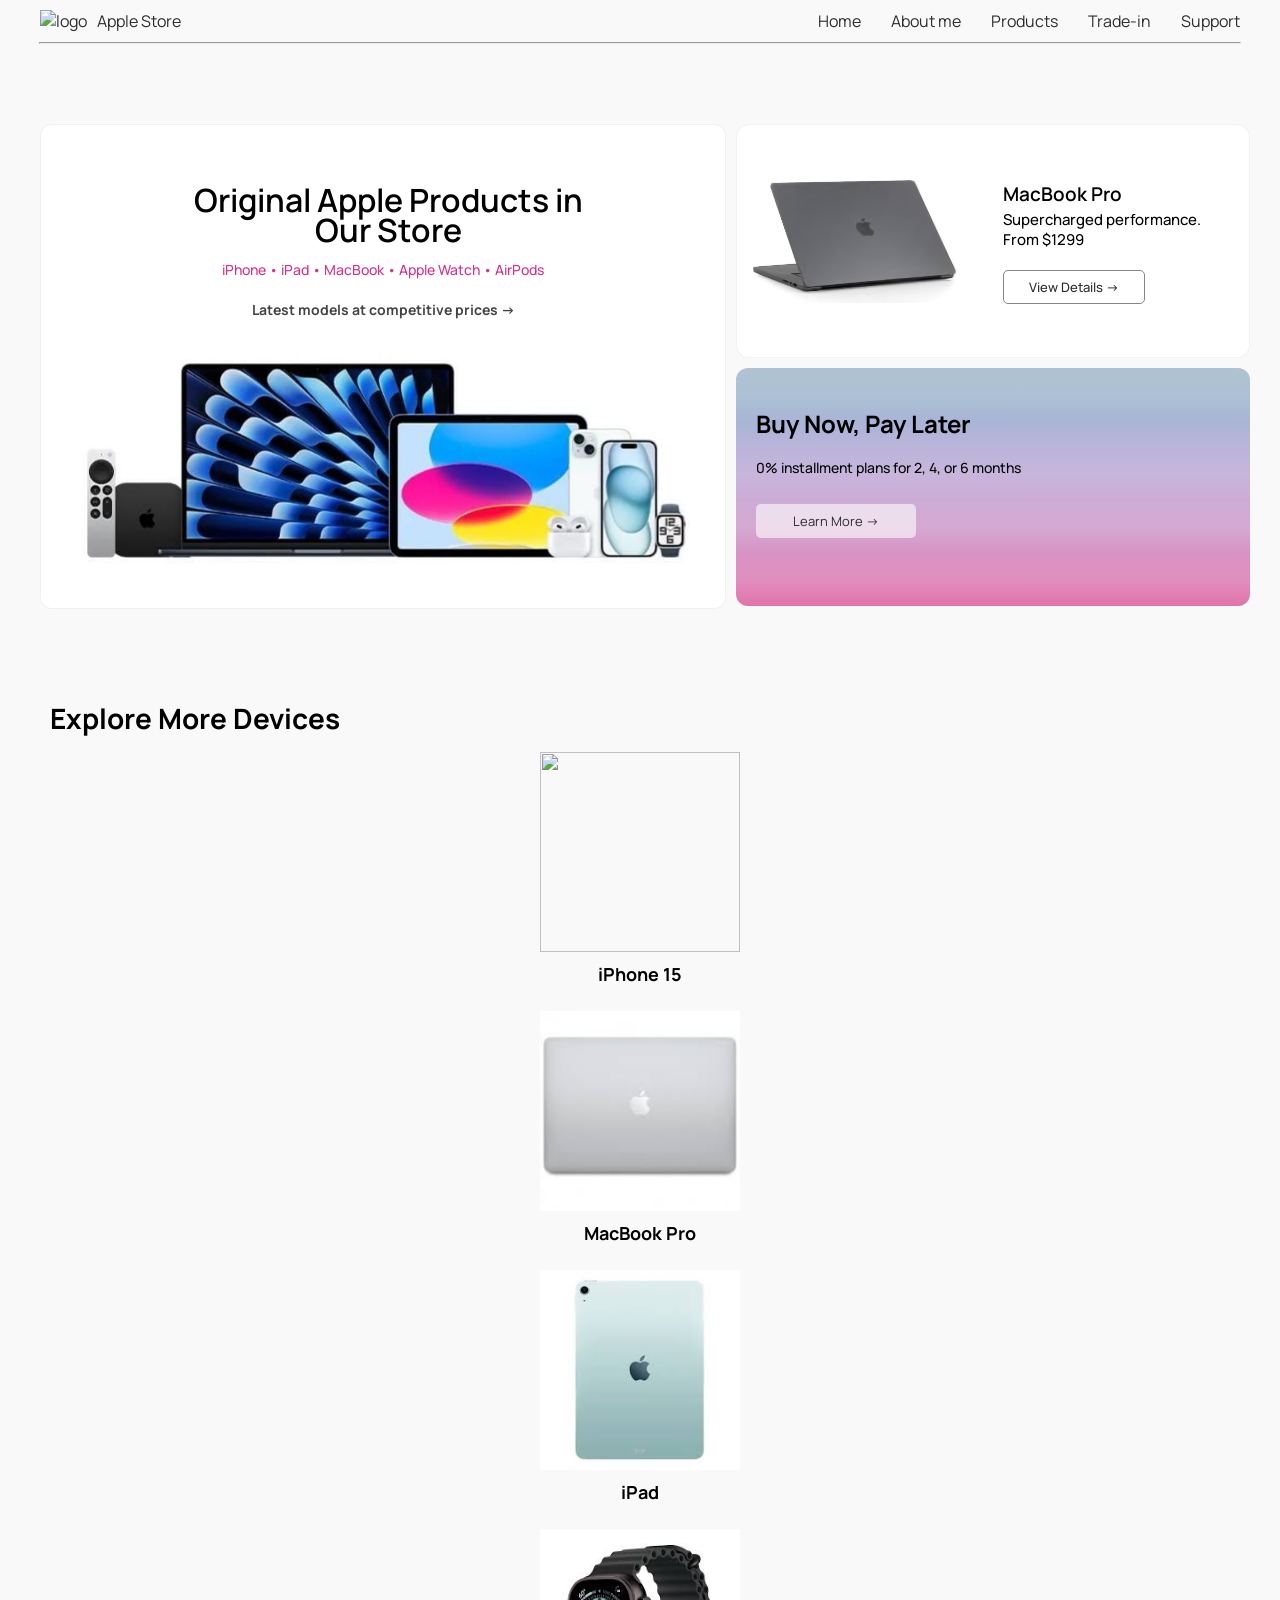
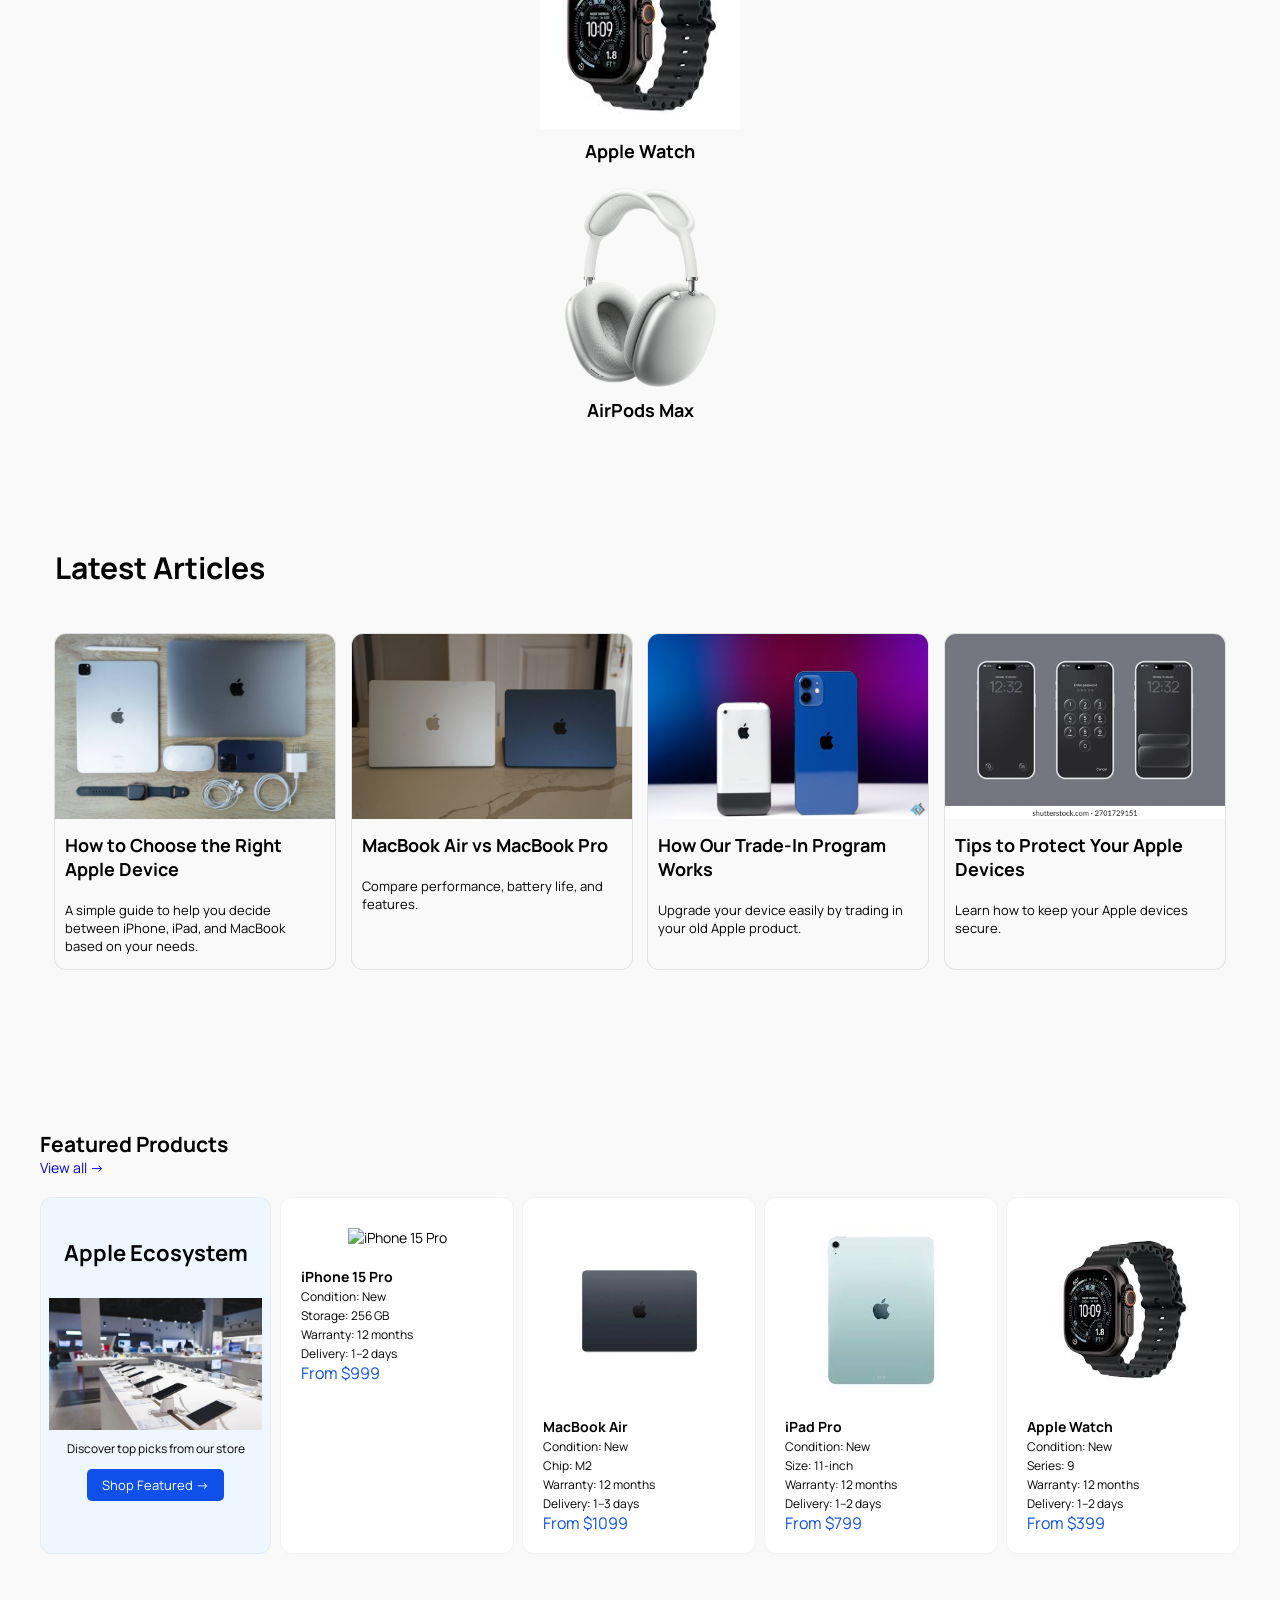
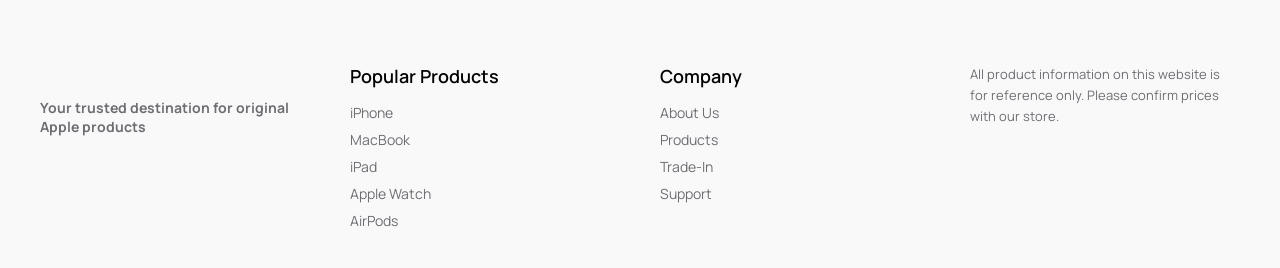
==== commit edf62631: "update about ,index,product.html and main.css" ====
--- a/index.html
+++ b/index.html
@@ -5,59 +5,82 @@
     <meta charset="UTF-8">
     <link rel="icon" href="./img/top-logo.png" type="image/x-icon">
     <meta name="viewport" content="width=device-width, initial-scale=1.0">
+
     <link rel="preconnect" href="https://fonts.googleapis.com">
     <link rel="preconnect" href="https://fonts.gstatic.com" crossorigin>
+
     <link href="https://fonts.googleapis.com/css2?family=Manrope:wght@200..800&display=swap" rel="stylesheet">
     <link rel="stylesheet" href="https://cdnjs.cloudflare.com/ajax/libs/font-awesome/4.7.0/css/font-awesome.min.css">
+
     <link rel="stylesheet" href="./main.css">
-    <title>Apple Strore</title>
-
-
+
+    <title>Apple Store</title>
 </head>
 
 <body>
-    <!-- ----------------------------------------------navbar------------------------------------ -->
+
+    <!-- NAVBAR -->
     <nav class="navbar">
         <div class="container">
             <ul class="nav-list">
+
                 <li class="nav-item">
-                    <a href="/index.html" class="nav-link"><img class="logo" src="./img/top-logo.png" alt=""></a>
+                    <a href="/index.html" class="nav-link">
+                        <img class="logo" src="./img/top-logo.png" alt="logo">
+                    </a>
                     <a href="/index.html" class="nav-link">Apple Store</a>
                 </li>
+
                 <li class="nav-item">
                     <a href="/index.html" class="nav-link">Home</a>
                     <a href="/about.html" class="nav-link">About me</a>
                     <a href="/product.html" class="nav-link">Products</a>
                     <a href="/trade_in.html" class="nav-link">Trade-in</a>
                     <a href="/support.html" class="nav-link">Support</a>
-
                 </li>
+
                 <li class="nav-item">
-                    <button class="nav-menu"><i class="fa fa-align-justify"></i></button>
+                    <button class="nav-menu">
+                        <i class="fa fa-align-justify"></i>
+                    </button>
                 </li>
+
             </ul>
         </div>
+
         <hr class="top-hr">
     </nav>
-    <br>
-    <!-- ------------------------------------------header--------------------------------- -->
+
+    <!-- HEADER -->
     <header class="header">
         <div class="container">
+
             <div class="header-box">
+
                 <div class="header-left">
-                    <h1 class="header-title">Original Apple Products in Our Store</h1>
-                    <h5 class="header-subtitle">iPhone • iPad • MacBook • Apple Watch • AirPods</h5>
+
+                    <h1 class="header-title">
+                        Original Apple Products in Our Store
+                    </h1>
+
+                    <h5 class="header-subtitle">
+                        iPhone • iPad • MacBook • Apple Watch • AirPods
+                    </h5>
+
                     <h5 class="header-text">
-
-                        <a class="header-text-link" href="./product.html"> Latest models at competitive prices →</a>
+                        <a class="header-text-link" href="./product.html">
+                            Latest models at competitive prices →
+                        </a>
                     </h5>
 
                     <div class="header-left-box">
                         <img class="header-img" src="./img/bg.jpg" alt="">
                     </div>
-                </div>
+
+                </div>
+
                 <div class="header-right">
-                    <!-- -----right-top--- -->
+
                     <div class="header-right-top">
 
                         <div class="hrt-right">
@@ -65,75 +88,103 @@
                         </div>
 
                         <div class="hrt-left">
+
                             <h3 class="header-list-title">MacBook Pro</h3>
-                            <p class="header-list-text">Supercharged performance. From $1299</p>
-
-                            <a href="./product.html"><button class="htr-btn"> View Details →</button></a>
-                        </div>
-
-
-                    </div>
-                    <!-- -----right-top--- -->
+
+                            <p class="header-list-text">
+                                Supercharged performance. From $1299
+                            </p>
+
+                            <a href="./product.html">
+                                <button class="htr-btn">View Details →</button>
+                            </a>
+
+                        </div>
+
+                    </div>
+
                     <div class="header-right-bottom">
+
                         <div class="header-right-left">
-                            <h2 class="header-right-left-title">Buy Now, Pay Later</h2>
-                            <p class="header-right-left-text">0% installment plans for 2, 4, or 6 months</p>
-                            <a class="hrl-btn" href="./product.html"> <button class="header-right-left-btn">Learn More
-                                    →</button></a>
-                        </div>
+
+                            <h2 class="header-right-left-title">
+                                Buy Now, Pay Later
+                            </h2>
+
+                            <p class="header-right-left-text">
+                                0% installment plans for 2, 4, or 6 months
+                            </p>
+
+                            <a class="hrl-btn" href="./product.html">
+                                <button class="header-right-left-btn">
+                                    Learn More →
+                                </button>
+                            </a>
+
+                        </div>
+
                         <div class="header-right-right">
                             <img class="right-img" src="./img/iphone-one.svg" alt="">
                         </div>
-                    </div>
-                </div>
-
-            </div>
+
+                    </div>
+
+                </div>
+
+            </div>
+
         </div>
     </header>
-    <br>
-    <br>
+
+    <!-- MAIN -->
     <main>
 
-        <br>
-        <br>
-
+        <!-- SLIDER -->
         <section class="service">
             <div class="container">
+
                 <h2 class="service-title">Explore More Devices</h2>
-                <swiper-container class="mySwiper" loop="true" pagination="true" pagination-clickable="true">
-                    <swiper-slide><img class="slider-img" src="./img/iphone-three.svg" alt="">
+
+                <swiper-container class="mySwiper" loop="true" pagination="true">
+
+                    <swiper-slide>
+                        <img class="slider-img" src="./img/iphone-three.svg" alt="">
                         <h5 class="slider-title">iPhone 15</h5>
                     </swiper-slide>
-                    <swiper-slide><img class="slider-img" src="./img/mac1.jpeg" alt="">
-                        <h5 class="slider-title">Macbook Pro</h5>
-                    </swiper-slide>
-
-                    <swiper-slide><img class="slider-img" src="./img/ipad2.jpeg" alt="">
-                        <h5 class="slider-title"> iPad</h5>
-                    </swiper-slide>
-                    <swiper-slide><img class="slider-img" src="./img/watch.jpeg" alt="">
-                        <h5 class="slider-title"> Apple Watch</h5>
-                    </swiper-slide>
-                    <swiper-slide><img class="slider-img" src="./img/quloqchin.webp" alt="">
-                        <h5 class="slider-title"> Apple AirPods Max </h5>
-                    </swiper-slide>
-                    <swiper-slide><img class="slider-img" src="./img/airpods.jpeg" alt="">
-                        <h5 class="slider-title">Airpods coverUltra </h5>
+
+                    <swiper-slide>
+                        <img class="slider-img" src="./img/mac1.jpeg" alt="">
+                        <h5 class="slider-title">MacBook Pro</h5>
+                    </swiper-slide>
+
+                    <swiper-slide>
+                        <img class="slider-img" src="./img/ipad2.jpeg" alt="">
+                        <h5 class="slider-title">iPad</h5>
+                    </swiper-slide>
+
+                    <swiper-slide>
+                        <img class="slider-img" src="./img/watch.jpeg" alt="">
+                        <h5 class="slider-title">Apple Watch</h5>
+                    </swiper-slide>
+
+                    <swiper-slide>
+                        <img class="slider-img" src="./img/quloqchin.webp" alt="">
+                        <h5 class="slider-title">AirPods Max</h5>
                     </swiper-slide>
 
                 </swiper-container>
 
-
-
-            </div>
-
+            </div>
         </section>
-        <br>
-        <br>
+
+        <!-- ARTICLES -->
         <section class="articles">
             <div class="container">
+
                 <h2 class="articles-title">Latest Articles</h2>
+
                 <ul class="articles-list">
+
                     <li class="articles-item">
                         <img class="articles-img" src="./img/applethings.jpg" alt="">
                         <h4 class="articles-subtitle">How to Choose the Right Apple Device</h4>
@@ -146,8 +197,7 @@
                         <img class="articles-img" src="./img/airpro.webp" alt="">
                         <h4 class="articles-subtitle">MacBook Air vs MacBook Pro</h4>
                         <p class="articles-text">
-                            Compare performance, battery life, and features to find the perfect MacBook for work or
-                            study.
+                            Compare performance, battery life, and features.
                         </p>
                     </li>
 
@@ -155,7 +205,7 @@
                         <img class="articles-img" src="./img/oldnow.png" alt="">
                         <h4 class="articles-subtitle">How Our Trade-In Program Works</h4>
                         <p class="articles-text">
-                            Upgrade your device easily by trading in your old Apple product and receiving a discount.
+                            Upgrade your device easily by trading in your old Apple product.
                         </p>
                     </li>
 
@@ -163,94 +213,105 @@
                         <img class="articles-img" src="./img/iphoneeee.webp" alt="">
                         <h4 class="articles-subtitle">Tips to Protect Your Apple Devices</h4>
                         <p class="articles-text">
-                            Learn how to keep your iPhone, iPad, and MacBook secure with smart privacy and security
-                            practices.
+                            Learn how to keep your Apple devices secure.
                         </p>
                     </li>
+
                 </ul>
+
             </div>
         </section>
-        <br>
-        <br>
-      <section class="hero">
-  <div class="container">
-
-    <div class="section-head">
-      <h1 class="section-title">Featured Products</h1>
-      <a class="view-all" href="/product.html">View all →</a>
-    </div>
-
-    <div class="hero-box">
-      <div class="box-left">
-        <ul>
-          <li class="hero-item1">
-            <h2 class="hero-title">Apple Ecosystem</h2>
-            <img src="./img/store.webp" class="store" alt="Apple products">
-            <p class="hero-text">Discover top picks from our store</p>
-            <br>
-            <a class="hero-btn" href="/product.html">Shop Featured →</a>
-          </li>
-        </ul>
-      </div>
-
-      <div class="box-right">
-        <ul class="hero-list">
-
-          <li class="hero-item">
-            <img src="./img/iphone-21.svg" class="iphone-two" alt="iPhone 15 Pro">
-            <h4 class="hero-subtitle">iPhone 15 Pro</h4>
-            <h5 class="hero-info">Condition: New</h5>
-            <h5 class="hero-info">Storage: 256 GB</h5>
-            <h5 class="hero-info">Warranty: 12 months</h5>
-            <h5 class="hero-info">Delivery: 1–2 days</h5>
-            <p class="hero-price">From $999</p>
-          </li>
-
-          <li class="hero-item">
-            <img src="./img/air.webp" class="iphone-two" alt="MacBook Air">
-            <h4 class="hero-subtitle">MacBook Air</h4>
-            <h5 class="hero-info">Condition: New</h5>
-            <h5 class="hero-info">Chip: M2</h5>
-            <h5 class="hero-info">Warranty: 12 months</h5>
-            <h5 class="hero-info">Delivery: 1–3 days</h5>
-            <p class="hero-price">From $1099</p>
-          </li>
-
-          <li class="hero-item">
-            <img src="./img/ipad2.jpeg" class="iphone-two" alt="iPad Pro">
-            <h4 class="hero-subtitle">iPad Pro</h4>
-            <h5 class="hero-info">Condition: New</h5>
-            <h5 class="hero-info">Size: 11-inch</h5>
-            <h5 class="hero-info">Warranty: 12 months</h5>
-            <h5 class="hero-info">Delivery: 1–2 days</h5>
-            <p class="hero-price">From $799</p>
-          </li>
-
-          <li class="hero-item">
-            <img src="./img/watch.jpeg" class="iphone-two" alt="Apple Watch">
-            <h4 class="hero-subtitle">Apple Watch</h4>
-            <h5 class="hero-info">Condition: New</h5>
-            <h5 class="hero-info">Series: 9</h5>
-            <h5 class="hero-info">Warranty: 12 months</h5>
-            <h5 class="hero-info">Delivery: 1–2 days</h5>
-            <p class="hero-price">From $399</p>
-          </li>
-
-        </ul>
-      </div>
-    </div>
-
-  </div>
-</section>
-<br>
-<br>
+        <section class="hero">
+            <div class="container">
+
+                <div class="section-head">
+                    <h1 class="section-title">Featured Products</h1>
+                    <a class="view-all" href="/product.html">View all →</a>
+                </div>
+
+                <div class="hero-box">
+
+                    <!-- LEFT -->
+                    <div class="box-left">
+                        <div class="hero-item1">
+                            <h2 class="hero-title">Apple Ecosystem</h2>
+
+                            <img src="./img/store.webp" class="store" alt="Apple products">
+
+                            <p class="hero-text">Discover top picks from our store</p>
+                            <br>
+
+                            <a class="hero-btn" href="/product.html">
+                                Shop Featured →
+                            </a>
+                        </div>
+                    </div>
+
+                    <!-- RIGHT -->
+                    <div class="box-right">
+
+                        <div class="hero-list">
+
+                            <div class="hero-item">
+                                <img src="./img/iphone-21.svg" class="iphone-two" alt="iPhone 15 Pro">
+                                <h4 class="hero-subtitle">iPhone 15 Pro</h4>
+                                <p class="hero-info">Condition: New</p>
+                                <p class="hero-info">Storage: 256 GB</p>
+                                <p class="hero-info">Warranty: 12 months</p>
+                                <p class="hero-info">Delivery: 1–2 days</p>
+                                <p class="hero-price">From $999</p>
+                            </div>
+
+                            <div class="hero-item">
+                                <img src="./img/air.webp" class="iphone-two" alt="MacBook Air">
+                                <h4 class="hero-subtitle">MacBook Air</h4>
+                                <p class="hero-info">Condition: New</p>
+                                <p class="hero-info">Chip: M2</p>
+                                <p class="hero-info">Warranty: 12 months</p>
+                                <p class="hero-info">Delivery: 1–3 days</p>
+                                <p class="hero-price">From $1099</p>
+                            </div>
+
+                            <div class="hero-item">
+                                <img src="./img/ipad2.jpeg" class="iphone-two" alt="iPad Pro">
+                                <h4 class="hero-subtitle">iPad Pro</h4>
+                                <p class="hero-info">Condition: New</p>
+                                <p class="hero-info">Size: 11-inch</p>
+                                <p class="hero-info">Warranty: 12 months</p>
+                                <p class="hero-info">Delivery: 1–2 days</p>
+                                <p class="hero-price">From $799</p>
+                            </div>
+
+                            <div class="hero-item">
+                                <img src="./img/watch.jpeg" class="iphone-two" alt="Apple Watch">
+                                <h4 class="hero-subtitle">Apple Watch</h4>
+                                <p class="hero-info">Condition: New</p>
+                                <p class="hero-info">Series: 9</p>
+                                <p class="hero-info">Warranty: 12 months</p>
+                                <p class="hero-info">Delivery: 1–2 days</p>
+                                <p class="hero-price">From $399</p>
+                            </div>
+
+                        </div>
+
+                    </div>
+
+                </div>
+
+            </div>
+        </section>
+
     </main>
+
+    <!-- FOOTER -->
     <footer class="footer">
+
         <div class="container">
+
             <div class="footer-grid">
 
                 <div class="footer-col">
-                    <img src="./img/top-logo.png" class="footer-img" alt="Apple Store Logo">
+                    <img src="./img/top-logo.png" class="footer-img" alt="">
                     <h4 class="footer-subtitle">
                         Your trusted destination for original Apple products
                     </h4>
@@ -275,62 +336,44 @@
 
                 <div class="footer-col">
                     <p class="footer-text">
-                        All product information on this website is for reference only
-                        and does not constitute a public offer.
+                        All product information on this website is for reference only.
                         Please confirm prices with our store.
                     </p>
                 </div>
 
             </div>
+
         </div>
+
     </footer>
+
     <script src="https://cdn.jsdelivr.net/npm/swiper@11/swiper-element-bundle.min.js"></script>
+
     <script>
-        document.addEventListener("DOMContentLoaded", function () {
+        document.addEventListener("DOMContentLoaded", () => {
+
             const swiperEl = document.querySelector('.mySwiper');
 
             Object.assign(swiperEl, {
-                spaceBetween: 10,
-                slidesPerView: 1,
+
+                spaceBetween: 20,
+
                 breakpoints: {
 
-                    220: {
-                        slidesPerView: 1,
-                        spaceBetween: 15,
-                    }, 320: {
-                        slidesPerView: 1,
-                        spaceBetween: 15,
-                    }, 420: {
-                        slidesPerView: 1,
-                        spaceBetween: 15,
-                    },
-                    520: {
-                        slidesPerView: 2,
-                        spaceBetween: 15,
-                    },
-                    820: {
-                        slidesPerView: 3,
-                        spaceBetween: 20,
-                    },
-                    1020: {
-                        slidesPerView: 4,
-                        spaceBetween: 30,
-                    },
-                    1220: {
-                        slidesPerView: 5,
-                        spaceBetween: 40,
-                    },
-                    1320: {
-                        slidesPerView: 5,
-                        spaceBetween: 40,
-                    },
-                    1420: {
-                        slidesPerView: 5,
-                        spaceBetween: 40,
-                    }
+                    320: { slidesPerView: 1 },
+
+                    640: { slidesPerView: 2 },
+
+                    768: { slidesPerView: 3 },
+
+                    1024: { slidesPerView: 4 },
+
+                    1280: { slidesPerView: 5 }
 
                 }
+
             });
+
         });
     </script>
 
--- a/main.css
+++ b/main.css
@@ -1,3 +1,4 @@
+/* General */
 * {
     margin: 0;
     padding: 0;
@@ -6,27 +7,23 @@
     background: #F9F9F9;
     font-family: "Manrope", sans-serif;
 }
-
 .container {
-    border: 1px solid red;
+    /* border: 1px solid red; */
     max-width: 1200px;
     width: 100%;
     margin: 0 auto;
     padding: 10px 0;
 }
-
-.top-hr {
-    width: 100%;
-    margin: 0 auto;
-    max-width:1200px;   
-}
-
 .manrope-uniquifier {
     font-optical-sizing: auto;
     font-weight: weight;
     font-style: normal;
 }
-
+.top-hr {
+    width: 100%;
+    margin: 0 auto;
+    max-width:1200px;   
+}
 /* ------------navbar---------- */
 .navbar {
     width: 100%;
@@ -81,14 +78,63 @@
     font-size: 14px;
     color: #1c6fce;
 }
-
+/* ------------footer----------------- */
+.footer {
+ background: #F9F9F9;
+ width:100%;
+ margin:0 auto;
+ padding: 20px 0;
+
+}
+
+.footer-grid {
+  display: grid;
+  grid-template-columns: repeat(4, 1fr);
+  gap: 40px;
+}
+
+.footer-title {
+  font-size: 18px;
+  margin-bottom: 15px;
+  font-weight: 600;
+}
+
+.footer-link {
+  display: block;
+  color: #6e6e73;
+  text-decoration: none;
+  margin-bottom: 8px;
+  font-size: 14px;
+}
+
+.footer-link:hover {
+  color: #c2185b;
+}
+
+.footer-subtitle {
+  color: #6e6e73;
+  margin-top: 15px;
+  font-size: 14px;
+}
+
+.footer-text {
+  color: #6e6e73;
+  font-size: 13px;
+  line-height: 1.6;
+}
+.footer-img{
+    width:80px;
+    background:transparent;
+}
+/* INDEX.HTML */
 /* ----------------header--------------- */
 .header {
     width: 100%;
+    padding:70px 0;
 }
 
 .header-box {
-    padding: 10px;
+    /* padding: 10px; */
     display: flex;
     justify-content: space-evenly;
     gap: 10px;
@@ -339,14 +385,14 @@
 .hrl-btn{
   background:transparent;
 }
-
 /* -------------------------hero-------------------- */
 .hero {
     width: 100%;
+    padding:50px 0;
 }
 
 .hero-box {
-    padding: 10px;
+    padding: 20px 0px;
     display: flex;
     justify-content: space-between;
 }
@@ -360,7 +406,7 @@
 
 .hero-list {
     display: flex;
-    gap: 3px;
+    gap: 8px;
     justify-content: space-between;
 }
 
@@ -437,6 +483,7 @@
     background: transparent;
     line-height: 15px;
     font-size: 12px;
+    margin-top:7px;
 
 }
 
@@ -502,7 +549,6 @@
     color: #0E50E9;
 
 }
-
 /* ---------slider---- */
 .slider-img {
     width: 200px;
@@ -525,16 +571,16 @@
     margin: 0 10px;
 
 }
-
 /* ------articles------ */
 .articles {
     width: 100%;
+    padding:70px 0;
 }
 
 .articles-title {
-    font-size: 28px;
-    background: transparent;
-    margin: 20px 15px;
+    font-size: 30px;
+    background: transparent;
+    margin: 25px 15px;
 
 
 }
@@ -574,6 +620,7 @@
 
 .articles-img {
     width: 100%;
+    height:185px;
     border-top-left-radius: 11px;
     border-top-right-radius: 11px;
 
@@ -582,7 +629,7 @@
 .articles-subtitle {
     font-size: 18px;
     background: transparent;
-    width: 100%;
+    width: 95%;
     padding: 10px;
 
 }
@@ -591,113 +638,155 @@
     font-size: 13px;
     background: transparent;
     width: 90%;
-    padding: 10px;
-
-
-}
-
-/* -----comparsion------ */
-.comparison-title {
-    font-size: 28px;
-    background: transparent;
-    margin: 10px 0px 25px 10px;
-
-}
-
-.comparsion-img {
-    width: 135px;
-    background: transparent;
-
-}
-
-.comparsion-list {
-    margin: 20px 0;
-    display: flex;
-    justify-content: space-between;
-}
-
-.comparsion-item {
-    padding: 15px 0;
-    font-size: 18px;
-
-    background: #FFFFFF;
-    border: 1px solid rgba(192, 186, 186, 0.164);
-    display: flex;
-    justify-content: space-between;
-    align-items: center;
-    border-radius: 9px;
-    -webkit-border-radius: 9px;
-    -moz-border-radius: 9px;
-    -ms-border-radius: 9px;
-    -o-border-radius: 9px;
-
-    &:hover {
-        transform: scale(1.0101);
-        -webkit-transform: scale(1.0101);
-        -moz-transform: scale(1.0101);
-        -ms-transform: scale(1.0101);
-        -o-transform: scale(1.0101);
-        box-shadow: 2px 2px 10px 2px #D5D5D5;
-        transition: 0.6s;
-        -webkit-transition: 0.6s;
-        -moz-transition: 0.6s;
-        -ms-transition: 0.6s;
-        -o-transition: 0.6s;
-    }
-}
-
-.footer {
-  background: #F9F9F9;
-width:100%;
-margin:0 auto;
-
-}
-
-.footer-grid {
+    padding: 10px ;
+
+
+}
+
+
+/* ABOUT.HTML */
+.about-hero{
+  padding: 10px 0px 50px;
+  text-align: center;
+}
+
+.about-hero h1{
+  font-size: 52px;
+  font-weight: 700;
+  letter-spacing: -1px;
+  margin-bottom: 16px;
+  color: #111;
+}
+
+.about-hero p{
+  max-width: 650px;
+  margin: 0 auto;
+  font-size: 18px;
+  line-height: 1.7;
+  color: #6e6e73;
+}
+.about-content{
+  padding: 90px 0px;
+}
+
+.about-img{
+  width: 100%;
+  max-width: 900px;
+  display: block;
+  margin: 0 auto 45px;
+  border-radius: 28px;
+  box-shadow: 0 18px 55px rgba(0,0,0,0.08);
+}
+
+.about-content h2{
+  font-size: 32px;
+  font-weight: 700;
+  color: #111;
+  margin-bottom: 15px;
+  text-align: center;
+}
+
+.about-content > p{
+  max-width: 800px;
+  margin: 0 auto 45px;
+  font-size: 17px;
+  line-height: 1.8;
+  color: #6e6e73;
+  text-align: center;
+}
+.about-features{
   display: grid;
-  grid-template-columns: repeat(4, 1fr);
-  gap: 40px;
-}
-
-.footer-title {
+  grid-template-columns: repeat(3, 1fr);
+  gap: 18px;
+  max-width: 1000px;
+  margin: 0 auto;
+}
+
+.feature{
+  background: linear-gradient(180deg, #ffffff 0%, #fff7fb 100%);
+  border: 1px solid rgba(214, 51, 132, 0.12); 
+  
+  border-radius: 24px;
+  padding: 28px;
+  box-shadow: 0 16px 45px rgba(0,0,0,0.06);
+  transition: 0.35s ease;
+}
+
+.feature:hover{
+  transform: translateY(-7px);
+  box-shadow: 0 26px 70px rgba(0,0,0,0.08);
+  border-color: rgba(214, 51, 132, 0.32);
+}
+
+.feature h4{
   font-size: 18px;
-  margin-bottom: 15px;
-  font-weight: 600;
-}
-
-.footer-link {
-  display: block;
+  font-weight: 700;
+  margin-bottom: 10px;
+  background:transparent;
+  color: #d63384;
+}
+
+.feature p{
   color: #6e6e73;
-  text-decoration: none;
-  margin-bottom: 8px;
-  font-size: 14px;
-}
-
-.footer-link:hover {
-  color: #c2185b;
-}
-
-.footer-subtitle {
-  color: #6e6e73;
-  margin-top: 15px;
-  font-size: 14px;
-}
-
-.footer-text {
-  color: #6e6e73;
-  font-size: 13px;
-  line-height: 1.6;
-}
-.footer-img{
-    width:80px;
+  font-size: 15px;
+  line-height: 1.7;
     background:transparent;
-}
-//----------------
-/* ===== Support Section ===== */
-
+
+}
+/* PRODUCT.HTML */
+.products{
+padding:60px 0;
+}
+
+.product-section{
+display:grid;
+grid-template-columns:300px 1fr;
+gap:40px;
+margin-bottom:80px;
+align-items:center;
+}
+
+.product-info img{
+width:120px;
+margin:20px 0;
+}
+
+.product-grid{
+display:grid;
+grid-template-columns:repeat(4,1fr);
+gap:20px;
+}
+
+.card{
+border:1px solid #eee;
+padding:20px;
+border-radius:12px;
+text-align:center;
+transition:0.3s;
+}
+
+.card:hover{
+transform:translateY(-5px);
+box-shadow:0 10px 20px rgba(0,0,0,0.1);
+}
+
+.card img{
+width:100px;
+height:170px;
+margin-bottom:10px;
+background:white;
+}
+
+.btn{
+display:inline-block;
+margin-top:10px;
+color:#0071e3;
+text-decoration:none;
+font-weight:600;
+}
+/* SUPPORT.HTML */
 .support {
-  background: linear-gradient(135deg, #ffe6f0, #ffd6eb);
-  padding: 60px 0;
+padding: 60px 0;
   text-align: center;
 
 }
@@ -780,100 +869,8 @@
     max-width:240px;
 }
 
-
-/* ===== About Hero ===== */
-.about-hero{
-  padding: 10px 0px 50px;
-  text-align: center;
-}
-
-.about-hero h1{
-  font-size: 52px;
-  font-weight: 700;
-  letter-spacing: -1px;
-  margin-bottom: 16px;
-  color: #111;
-}
-
-.about-hero p{
-  max-width: 650px;
-  margin: 0 auto;
-  font-size: 18px;
-  line-height: 1.7;
-  color: #6e6e73;
-}
-
-/* ===== About Content ===== */
-.about-content{
-  padding: 90px 0px;
-}
-
-.about-img{
-  width: 100%;
-  max-width: 900px;
-  display: block;
-  margin: 0 auto 45px;
-  border-radius: 28px;
-  box-shadow: 0 18px 55px rgba(0,0,0,0.08);
-}
-
-.about-content h2{
-  font-size: 32px;
-  font-weight: 700;
-  color: #111;
-  margin-bottom: 15px;
-  text-align: center;
-}
-
-.about-content > p{
-  max-width: 800px;
-  margin: 0 auto 45px;
-  font-size: 17px;
-  line-height: 1.8;
-  color: #6e6e73;
-  text-align: center;
-}
-
-/* ===== Features Grid ===== */
-.about-features{
-  display: grid;
-  grid-template-columns: repeat(3, 1fr);
-  gap: 18px;
-  max-width: 1000px;
-  margin: 0 auto;
-}
-
-.feature{
-  background: linear-gradient(180deg, #ffffff 0%, #fff7fb 100%);
-  border: 1px solid rgba(214, 51, 132, 0.12); /* pink border */
-  
-  border-radius: 24px;
-  padding: 28px;
-  box-shadow: 0 16px 45px rgba(0,0,0,0.06);
-  transition: 0.35s ease;
-}
-
-.feature:hover{
-  transform: translateY(-7px);
-  box-shadow: 0 26px 70px rgba(0,0,0,0.08);
-  border-color: rgba(214, 51, 132, 0.32);
-}
-
-.feature h4{
-  font-size: 18px;
-  font-weight: 700;
-  margin-bottom: 10px;
-  background:transparent;
-  color: #d63384; /* pink accent */
-}
-
-.feature p{
-  color: #6e6e73;
-  font-size: 15px;
-  line-height: 1.7;
-    background:transparent;
-
-}
+/* TRADE_IN.HTML */
+
 
 /* ===== Responsive ===== */
 @media (max-width: 900px){
